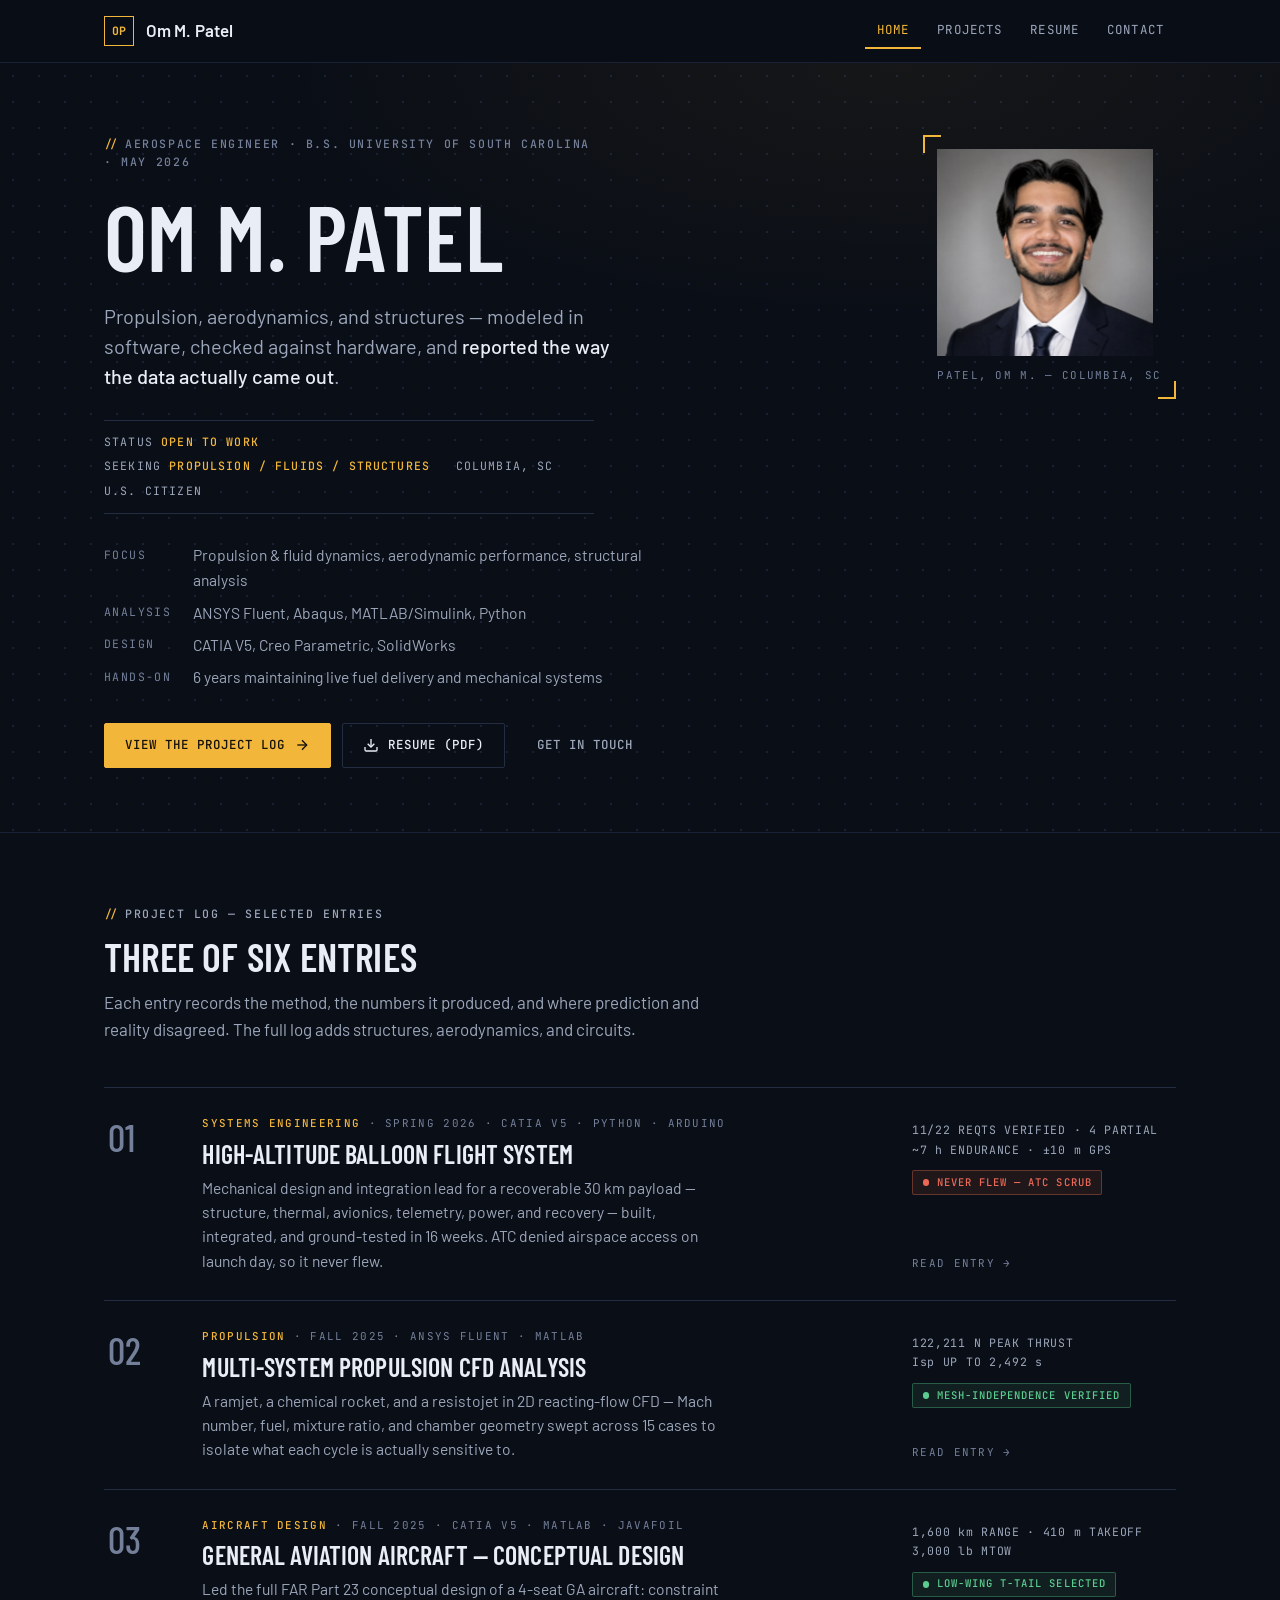
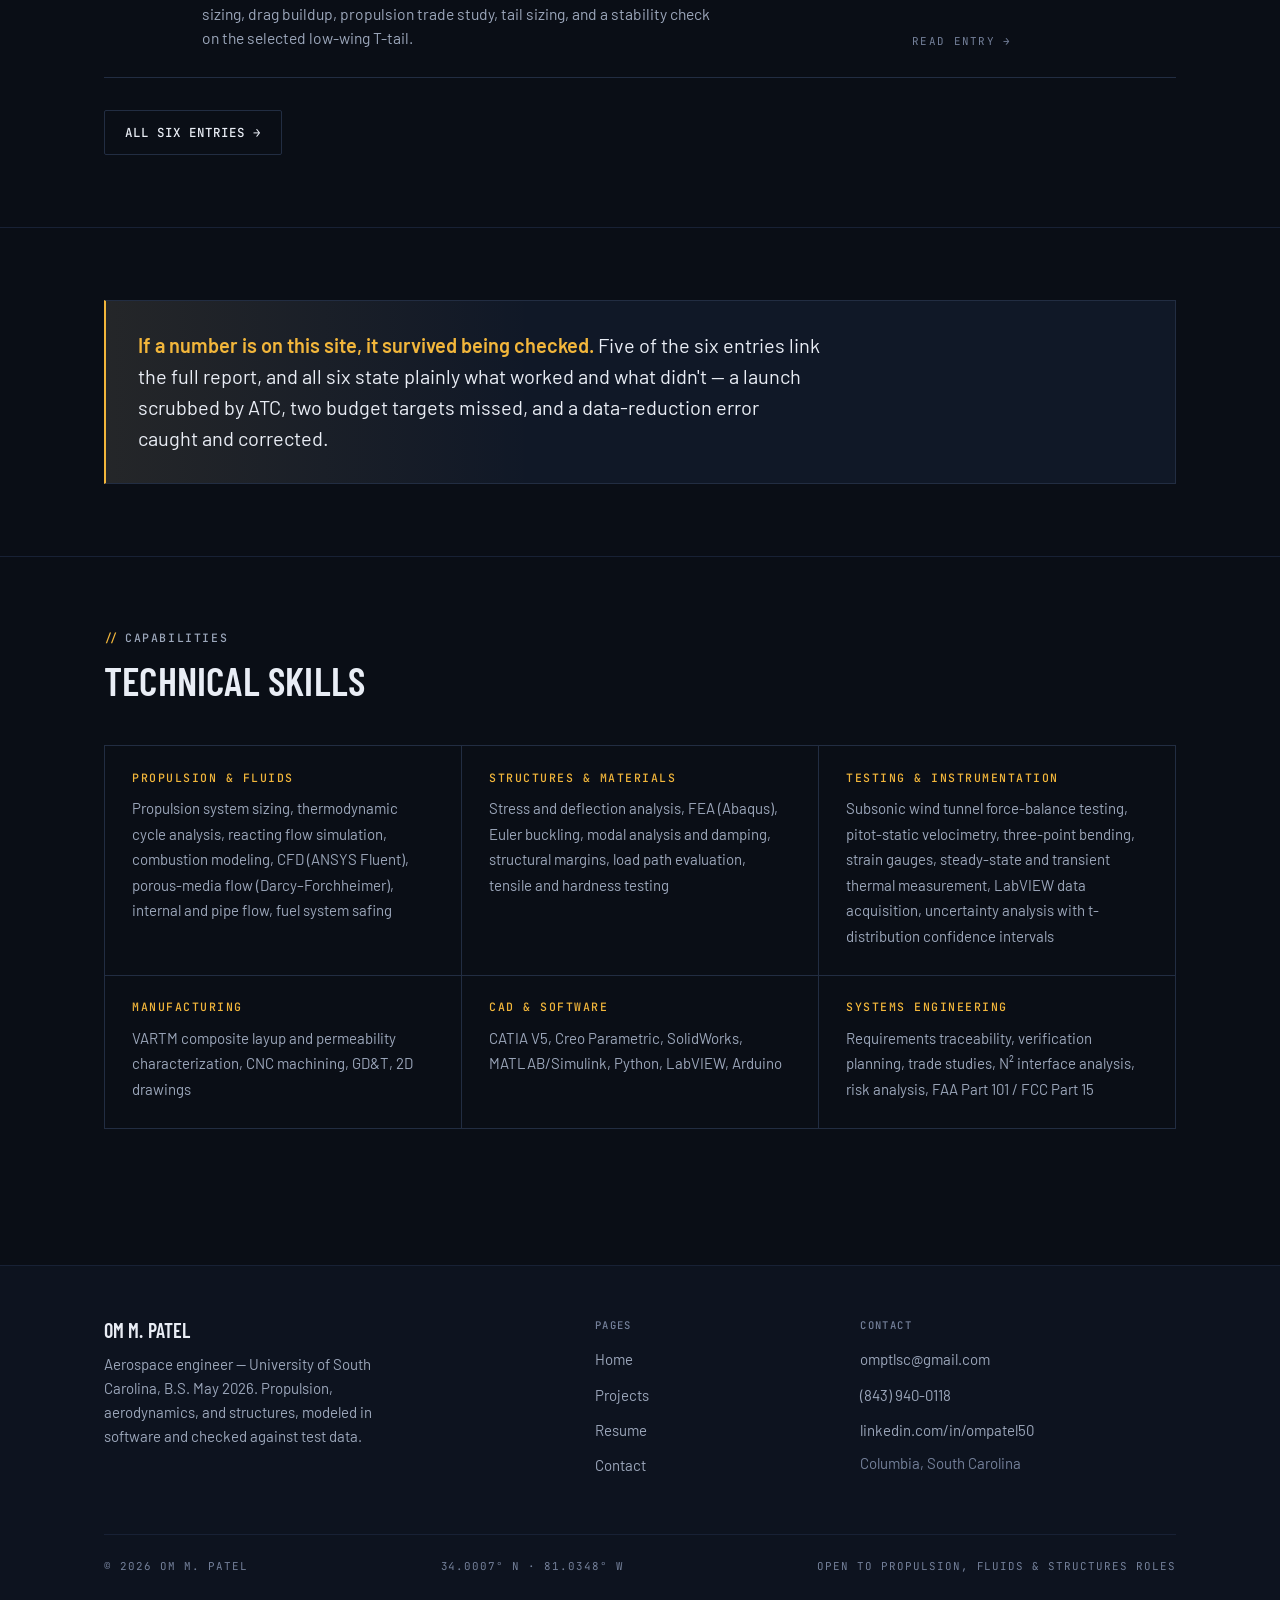
==== index.html @ 132948b6 "Redesign portfolio as a dark flight-test log Full visual rebuild of the static site: dark instrument" ====
<!DOCTYPE html>
<html lang="en">
<head>
<meta charset="UTF-8">
<meta name="viewport" content="width=device-width, initial-scale=1.0">
<title>Om M. Patel | Aerospace Engineering Portfolio</title>
<meta name="description" content="Aerospace engineer, University of South Carolina '26. Propulsion CFD, aircraft conceptual design, and structural FEA — with results reported the way the data actually came out.">
<meta name="author" content="Om M. Patel">
<meta name="theme-color" content="#0A0E16">

<meta property="og:title" content="Om M. Patel | Aerospace Engineering Portfolio">
<meta property="og:description" content="Aerospace engineer, University of South Carolina '26. Propulsion CFD, aircraft conceptual design, and structural FEA — with results reported the way the data actually came out.">
<meta property="og:type" content="website">

<link rel="icon" href="data:image/svg+xml,<svg xmlns='http://www.w3.org/2000/svg' viewBox='0 0 32 32'><rect width='32' height='32' fill='%230A0E16'/><rect y='28' width='32' height='4' fill='%23F2B63B'/><text x='16' y='21' font-family='monospace' font-size='14' font-weight='700' fill='%23F2B63B' text-anchor='middle'>OP</text></svg>">

<link rel="preconnect" href="https://fonts.googleapis.com">
<link rel="preconnect" href="https://fonts.gstatic.com" crossorigin>
<link href="https://fonts.googleapis.com/css2?family=Barlow:wght@400;500;600&amp;family=Barlow+Condensed:wght@500;600&amp;family=JetBrains+Mono:wght@400;500;700&amp;display=swap" rel="stylesheet">
<link rel="stylesheet" href="css/styles.css">
<script type="application/ld+json">
{"@context":"https://schema.org","@type":"Person","name":"Om Manish Patel","jobTitle":"Aerospace Engineer","email":"mailto:omptlsc@gmail.com","telephone":"(843) 940-0118","address":{"@type":"PostalAddress","addressLocality":"Columbia","addressRegion":"SC","addressCountry":"US"},"alumniOf":{"@type":"CollegeOrUniversity","name":"University of South Carolina"},"sameAs":["https://linkedin.com/in/ompatel50"]}
</script>
</head>
<body>
<a class="skip-link" href="#main">Skip to content</a>
<header class="header">
  <div class="container header-inner">
    <a href="index.html" class="logo">
      <span class="logo-mark" aria-hidden="true">OP</span>
      <span>Om M. Patel</span>
    </a>
    <nav class="nav" aria-label="Main">
      <a href="index.html" class="nav-link is-active" aria-current="page">Home</a>
      <a href="projects.html" class="nav-link">Projects</a>
      <a href="resume.html" class="nav-link">Resume</a>
      <a href="contact.html" class="nav-link">Contact</a>
    </nav>
  </div>
</header>
<main id="main">

<section class="hero">
  <div class="container hero-inner">
    <div>
      <p class="mono-label">Aerospace engineer · B.S. University of South Carolina · May 2026</p>
      <h1>Om M. Patel</h1>
      <p class="hero-thesis">Propulsion, aerodynamics, and structures — modeled in software,
      checked against hardware, and <strong>reported the way the data actually came out</strong>.</p>

      <p class="telemetry"><span>Status <b>Open to work</b></span><span>Seeking <b>Propulsion / fluids / structures</b></span><span>Columbia, SC</span><span>U.S. Citizen</span></p>

      <dl class="spec">
        <dt>Focus</dt><dd>Propulsion &amp; fluid dynamics, aerodynamic performance, structural analysis</dd>
        <dt>Analysis</dt><dd>ANSYS Fluent, Abaqus, MATLAB/Simulink, Python</dd>
        <dt>Design</dt><dd>CATIA V5, Creo Parametric, SolidWorks</dd>
        <dt>Hands-on</dt><dd>6 years maintaining live fuel delivery and mechanical systems</dd>
      </dl>

      <div class="hero-actions">
        <a href="projects.html" class="btn btn-primary">View the project log
          <svg viewBox="0 0 24 24" fill="none" stroke="currentColor" stroke-width="2" aria-hidden="true"><line x1="5" y1="12" x2="19" y2="12"/><polyline points="12 5 19 12 12 19"/></svg>
        </a>
        <a href="assets/Om_Patel_Resume.pdf" class="btn" download>
          <svg viewBox="0 0 24 24" fill="none" stroke="currentColor" stroke-width="2" aria-hidden="true"><path d="M21 15v4a2 2 0 0 1-2 2H5a2 2 0 0 1-2-2v-4"/><polyline points="7 10 12 15 17 10"/><line x1="12" y1="15" x2="12" y2="3"/></svg>
          Resume (PDF)
        </a>
        <a href="contact.html" class="btn btn-ghost">Get in touch</a>
      </div>
    </div>

    <figure class="hero-portrait">
      <img src="assets/headshot.jpg" alt="Om M. Patel" width="216" height="206">
      <figcaption>Patel, Om M. — Columbia, SC</figcaption>
    </figure>
  </div>
</section>

<section class="section" aria-labelledby="log-title">
  <div class="container">
    <div class="sec-head">
      <p class="mono-label">Project log — selected entries</p>
      <h2 id="log-title">Three of six entries</h2>
      <p>Each entry records the method, the numbers it produced, and where prediction
      and reality disagreed. The full log adds structures, aerodynamics, and circuits.</p>
    </div>

    <ul class="log-list">
      <li>
        <a class="log-row reveal" href="projects/habsat.html">
          <span class="log-idx" aria-hidden="true">01</span>
          <span class="log-main">
            <span class="log-kicker"><b>Systems engineering</b> · Spring 2026 · CATIA V5 · Python · Arduino</span>
            <span class="log-title">High-Altitude Balloon Flight System</span>
            <span class="log-desc">Mechanical design and integration lead for a recoverable 30 km payload — structure, thermal, avionics, telemetry, power, and recovery — built, integrated, and ground-tested in 16 weeks. ATC denied airspace access on launch day, so it never flew.</span>
          </span>
          <span class="log-side">
            <span class="log-data">11/22 REQTS VERIFIED · 4 PARTIAL<br>~7 h ENDURANCE · ±10 m GPS</span>
            <span class="flag flag-bad">Never flew — ATC scrub</span>
            <span class="log-go">Read entry →</span>
          </span>
        </a>
      </li>
      <li>
        <a class="log-row reveal" href="projects/propulsion.html">
          <span class="log-idx" aria-hidden="true">02</span>
          <span class="log-main">
            <span class="log-kicker"><b>Propulsion</b> · Fall 2025 · ANSYS Fluent · MATLAB</span>
            <span class="log-title">Multi-System Propulsion CFD Analysis</span>
            <span class="log-desc">A ramjet, a chemical rocket, and a resistojet in 2D reacting-flow CFD — Mach number, fuel, mixture ratio, and chamber geometry swept across 15 cases to isolate what each cycle is actually sensitive to.</span>
          </span>
          <span class="log-side">
            <span class="log-data">122,211 N PEAK THRUST<br>Isp UP TO 2,492 s</span>
            <span class="flag flag-ok">Mesh-independence verified</span>
            <span class="log-go">Read entry →</span>
          </span>
        </a>
      </li>
      <li>
        <a class="log-row reveal" href="projects/aircraft-design.html">
          <span class="log-idx" aria-hidden="true">03</span>
          <span class="log-main">
            <span class="log-kicker"><b>Aircraft design</b> · Fall 2025 · CATIA V5 · MATLAB · JavaFoil</span>
            <span class="log-title">General Aviation Aircraft — Conceptual Design</span>
            <span class="log-desc">Led the full FAR Part 23 conceptual design of a 4-seat GA aircraft: constraint sizing, drag buildup, propulsion trade study, tail sizing, and a stability check on the selected low-wing T-tail.</span>
          </span>
          <span class="log-side">
            <span class="log-data">1,600 km RANGE · 410 m TAKEOFF<br>3,000 lb MTOW</span>
            <span class="flag flag-ok">Low-wing T-tail selected</span>
            <span class="log-go">Read entry →</span>
          </span>
        </a>
      </li>
    </ul>

    <div class="btn-row" style="margin-top:2rem">
      <a href="projects.html" class="btn">All six entries →</a>
    </div>
  </div>
</section>

<section class="section" aria-label="How the numbers are reported">
  <div class="container">
    <div class="credo reveal">
      <p><b>If a number is on this site, it survived being checked.</b> Five of the six
      entries link the full report, and all six state plainly what worked and what
      didn't — a launch scrubbed by ATC, two budget targets missed, and a
      data-reduction error caught and corrected.</p>
    </div>
  </div>
</section>

<section class="section" aria-labelledby="skills-title">
  <div class="container">
    <div class="sec-head">
      <p class="mono-label">Capabilities</p>
      <h2 id="skills-title">Technical skills</h2>
    </div>

    <div class="skills-grid">
      <div class="skill-block reveal">
        <h3>Propulsion &amp; fluids</h3>
        <p>Propulsion system sizing, thermodynamic cycle analysis, reacting flow simulation, combustion modeling, CFD (ANSYS Fluent), porous-media flow (Darcy–Forchheimer), internal and pipe flow, fuel system safing</p>
      </div>
      <div class="skill-block reveal">
        <h3>Structures &amp; materials</h3>
        <p>Stress and deflection analysis, FEA (Abaqus), Euler buckling, modal analysis and damping, structural margins, load path evaluation, tensile and hardness testing</p>
      </div>
      <div class="skill-block reveal">
        <h3>Testing &amp; instrumentation</h3>
        <p>Subsonic wind tunnel force-balance testing, pitot-static velocimetry, three-point bending, strain gauges, steady-state and transient thermal measurement, LabVIEW data acquisition, uncertainty analysis with t-distribution confidence intervals</p>
      </div>
      <div class="skill-block reveal">
        <h3>Manufacturing</h3>
        <p>VARTM composite layup and permeability characterization, CNC machining, GD&amp;T, 2D drawings</p>
      </div>
      <div class="skill-block reveal">
        <h3>CAD &amp; software</h3>
        <p>CATIA V5, Creo Parametric, SolidWorks, MATLAB/Simulink, Python, LabVIEW, Arduino</p>
      </div>
      <div class="skill-block reveal">
        <h3>Systems engineering</h3>
        <p>Requirements traceability, verification planning, trade studies, N² interface analysis, risk analysis, FAA Part 101 / FCC Part 15</p>
      </div>
    </div>
  </div>
</section>
</main>
<footer class="footer">
  <div class="container">
    <div class="footer-grid">
      <div>
        <h2>Om M. Patel</h2>
        <p>Aerospace engineer — University of South Carolina, B.S. May 2026. Propulsion,
        aerodynamics, and structures, modeled in software and checked against test data.</p>
      </div>
      <div>
        <h3>Pages</h3>
        <ul>
          <li><a href="index.html">Home</a></li>
          <li><a href="projects.html">Projects</a></li>
          <li><a href="resume.html">Resume</a></li>
          <li><a href="contact.html">Contact</a></li>
        </ul>
      </div>
      <div>
        <h3>Contact</h3>
        <ul>
          <li><a href="mailto:omptlsc@gmail.com">omptlsc@gmail.com</a></li>
          <li><a href="tel:+18439400118">(843) 940-0118</a></li>
          <li><a href="https://linkedin.com/in/ompatel50" target="_blank" rel="noopener">linkedin.com/in/ompatel50</a></li>
          <li class="plain">Columbia, South Carolina</li>
        </ul>
      </div>
    </div>
    <div class="footer-bottom">
      <span>© 2026 Om M. Patel</span>
      <span>34.0007° N · 81.0348° W</span>
      <span>Open to propulsion, fluids &amp; structures roles</span>
    </div>
  </div>
</footer>

<script src="js/main.js"></script>
</body>
</html>
---- css/styles.css ----
/* ==========================================================================
   Om M. Patel — Aerospace Engineering Portfolio
   Design direction: flight-test log. Dark instrument-panel ground, a single
   caution-panel amber, condensed uppercase display type, and monospace
   carrying every number, label, and status flag. Projects read as numbered
   log entries with honest verification states.
   ========================================================================== */

:root {
  /* Ground */
  --bg:       #0A0E16;
  --bg-2:     #0D131F;
  --panel:    #101827;
  --panel-2:  #131C2E;
  --line:     #222D42;
  --line-2:   #182135;

  /* Ink */
  --ink:      #E9EDF5;
  --ink-2:    #9CA7BB;
  --ink-3:    #74809A;

  /* Signal */
  --amber:      #F2B63B;
  --amber-hi:   #FFCE63;
  --amber-wash: rgba(242, 182, 59, 0.09);
  --ok:         #5BCD8F;
  --ok-wash:    rgba(91, 205, 143, 0.09);
  --bad:        #EC6A55;
  --bad-wash:   rgba(236, 106, 85, 0.10);
  --na:         #8B96AC;

  /* Type */
  --display: 'Barlow Condensed', 'Arial Narrow', 'Helvetica Neue', sans-serif;
  --body:    'Barlow', -apple-system, BlinkMacSystemFont, 'Segoe UI', sans-serif;
  --mono:    'JetBrains Mono', ui-monospace, 'SF Mono', Menlo, Consolas, monospace;

  /* Scale */
  --step--1: 0.8125rem;
  --step-0:  1.0625rem;
  --step-1:  1.25rem;
  --step-2:  1.625rem;
  --step-3:  clamp(1.9rem, 3.4vw, 2.5rem);
  --step-4:  clamp(2.4rem, 5vw, 3.6rem);
  --step-5:  clamp(3.2rem, 8.5vw, 5.75rem);

  --gutter: 1.5rem;
  --measure: 70ch;
  --radius: 2px;
  --speed: 160ms;
  --ease: cubic-bezier(0.2, 0, 0.2, 1);
}

/* ========================= Reset ========================= */

*, *::before, *::after { box-sizing: border-box; }
* { margin: 0; padding: 0; }

html {
  -webkit-text-size-adjust: 100%;
  scrollbar-color: var(--line) var(--bg);
}

body {
  font-family: var(--body);
  font-size: var(--step-0);
  font-weight: 400;
  line-height: 1.6;
  color: var(--ink);
  background: var(--bg);
  -webkit-font-smoothing: antialiased;
  text-rendering: optimizeLegibility;
}

img, svg { display: block; max-width: 100%; }
ul, ol { list-style: none; }

::selection { background: var(--amber); color: #14100A; }

/* ========================= Type ========================= */

h1, h2, h3 {
  font-family: var(--display);
  font-weight: 600;
  line-height: 1.02;
  letter-spacing: 0.005em;
  text-transform: uppercase;
  color: var(--ink);
}

h1 { font-size: var(--step-5); }
h2 { font-size: var(--step-3); }
h3 { font-size: var(--step-2); }
h4 {
  font-family: var(--body);
  font-size: var(--step-0);
  font-weight: 600;
  color: var(--ink);
}

p { max-width: var(--measure); }

a {
  color: var(--ink);
  text-decoration: underline;
  text-decoration-color: var(--ink-3);
  text-underline-offset: 3px;
  transition: color var(--speed) var(--ease), text-decoration-color var(--speed) var(--ease);
}

a:hover {
  color: var(--amber-hi);
  text-decoration-color: var(--amber);
}

strong { font-weight: 600; color: var(--ink); }
em { font-style: italic; }

sub, sup { font-size: 0.72em; line-height: 0; }

/* Monospace labels — the connective tissue of the whole design */
.mono-label {
  font-family: var(--mono);
  font-size: 0.72rem;
  font-weight: 500;
  letter-spacing: 0.14em;
  text-transform: uppercase;
  color: var(--ink-3);
}

.mono-label .accent { color: var(--amber); }

/* ========================= Layout primitives ========================= */

.container {
  max-width: 1120px;
  margin-inline: auto;
  padding-inline: var(--gutter);
}

.section { padding-block: 4.5rem; }
.section + .section { border-top: 1px solid var(--line-2); }

.sec-head { margin-bottom: 2.75rem; }

.sec-head .mono-label { display: block; margin-bottom: 0.8rem; }

.sec-head .mono-label::before {
  content: "//";
  color: var(--amber);
  margin-right: 0.6em;
  letter-spacing: 0;
}

.sec-head h2 { margin-bottom: 0.75rem; }
.sec-head p { color: var(--ink-2); max-width: 62ch; }

/* ========================= Accessibility ========================= */

.skip-link {
  position: absolute;
  top: -100px;
  left: var(--gutter);
  z-index: 100;
  padding: 0.6rem 1rem;
  background: var(--amber);
  color: #14100A;
  font-family: var(--mono);
  font-size: 0.8rem;
  text-decoration: none;
}

.skip-link:focus { top: 0.5rem; color: #14100A; }

:focus-visible {
  outline: 2px solid var(--amber);
  outline-offset: 2px;
  border-radius: 1px;
}

.visually-hidden {
  position: absolute;
  width: 1px; height: 1px;
  overflow: hidden;
  clip: rect(0 0 0 0);
  clip-path: inset(50%);
  white-space: nowrap;
}

/* ========================= Header ========================= */

.header {
  position: sticky;
  top: 0;
  z-index: 50;
  background: rgba(10, 14, 22, 0.92);
  backdrop-filter: blur(10px);
  -webkit-backdrop-filter: blur(10px);
  border-bottom: 1px solid var(--line-2);
}

.header-inner {
  display: flex;
  flex-wrap: wrap;
  align-items: center;
  justify-content: space-between;
  gap: 0.5rem 1.25rem;
  padding-block: 0.8rem;
}

.logo {
  display: inline-flex;
  align-items: center;
  gap: 0.7rem;
  text-decoration: none;
  color: var(--ink);
  font-weight: 600;
  letter-spacing: 0.01em;
}

.logo-mark {
  display: inline-flex;
  align-items: center;
  justify-content: center;
  width: 1.9rem;
  height: 1.9rem;
  border: 1px solid var(--amber);
  color: var(--amber);
  font-family: var(--mono);
  font-size: 0.72rem;
  font-weight: 700;
  letter-spacing: 0.05em;
}

.logo:hover { color: var(--ink); }
.logo:hover .logo-mark { background: var(--amber-wash); }

/* No hamburger: the nav stays in flow at every width, so navigation
   never depends on JavaScript. */
.nav {
  display: flex;
  flex-wrap: wrap;
  gap: 0.25rem;
}

.nav-link {
  padding: 0.45rem 0.75rem;
  font-family: var(--mono);
  font-size: 0.78rem;
  letter-spacing: 0.09em;
  text-transform: uppercase;
  text-decoration: none;
  color: var(--ink-2);
  border-bottom: 2px solid transparent;
}

.nav-link:hover { color: var(--ink); }

.nav-link.is-active {
  color: var(--amber);
  border-bottom-color: var(--amber);
}

/* ========================= Hero ========================= */

.hero {
  position: relative;
  padding-block: 4.5rem 4rem;
  background-image:
    radial-gradient(ellipse 80% 55% at 70% 0%, rgba(242, 182, 59, 0.05), transparent 60%),
    radial-gradient(circle, var(--line-2) 1px, transparent 1px);
  background-size: auto, 26px 26px;
  border-bottom: 1px solid var(--line-2);
}

.hero-inner {
  display: grid;
  grid-template-columns: minmax(0, 1fr) auto;
  gap: 3rem;
  align-items: start;
}

.hero .mono-label { display: block; margin-bottom: 1.1rem; }

.hero .mono-label::before {
  content: "//";
  color: var(--amber);
  margin-right: 0.6em;
  letter-spacing: 0;
}

.hero h1 { margin-bottom: 1.1rem; }

.hero-thesis {
  font-size: var(--step-1);
  line-height: 1.5;
  color: var(--ink-2);
  max-width: 46ch;
  margin-bottom: 1.8rem;
}

.hero-thesis strong { color: var(--ink); font-weight: 500; }

/* Telemetry strip */
.telemetry {
  display: flex;
  flex-wrap: wrap;
  gap: 0.4rem 1.6rem;
  padding-block: 0.75rem;
  margin-bottom: 1.8rem;
  border-top: 1px solid var(--line);
  border-bottom: 1px solid var(--line);
  font-family: var(--mono);
  font-size: 0.72rem;
  letter-spacing: 0.1em;
  text-transform: uppercase;
  color: var(--ink-2);
}

.telemetry span b { font-weight: 500; color: var(--amber); }

/* Spec list */
.spec {
  display: grid;
  grid-template-columns: auto 1fr;
  gap: 0.45rem 1.4rem;
  margin-bottom: 2.1rem;
  max-width: 58ch;
}

.spec dt {
  font-family: var(--mono);
  font-size: 0.72rem;
  letter-spacing: 0.12em;
  text-transform: uppercase;
  color: var(--ink-3);
  padding-top: 0.22rem;
}

.spec dd { color: var(--ink-2); font-size: 0.9765rem; }

/* Portrait */
.hero-portrait {
  position: relative;
  padding: 0.9rem;
  align-self: start;
}

.hero-portrait::before,
.hero-portrait::after {
  content: "";
  position: absolute;
  width: 1.1rem;
  height: 1.1rem;
  border: 0 solid var(--amber);
}

.hero-portrait::before { top: 0; left: 0; border-top-width: 2px; border-left-width: 2px; }
.hero-portrait::after { bottom: 0; right: 0; border-bottom-width: 2px; border-right-width: 2px; }

.hero-portrait img {
  width: 216px;
  height: auto;
  filter: grayscale(18%) contrast(1.04);
}

.hero-portrait figcaption {
  margin-top: 0.7rem;
  font-family: var(--mono);
  font-size: 0.68rem;
  letter-spacing: 0.12em;
  text-transform: uppercase;
  color: var(--ink-3);
  text-align: center;
}

/* ========================= Buttons ========================= */

.btn {
  display: inline-flex;
  align-items: center;
  gap: 0.55rem;
  padding: 0.72rem 1.25rem;
  border: 1px solid var(--line);
  border-radius: var(--radius);
  font-family: var(--mono);
  font-size: 0.78rem;
  font-weight: 500;
  letter-spacing: 0.08em;
  text-transform: uppercase;
  text-decoration: none;
  color: var(--ink);
  background: transparent;
  cursor: pointer;
  transition: background var(--speed) var(--ease), border-color var(--speed) var(--ease), color var(--speed) var(--ease);
}

.btn svg { width: 1rem; height: 1rem; flex-shrink: 0; }

.btn:hover { border-color: var(--ink-3); color: var(--ink); background: var(--panel); }

.btn-primary {
  background: var(--amber);
  border-color: var(--amber);
  color: #14100A;
}

.btn-primary:hover {
  background: var(--amber-hi);
  border-color: var(--amber-hi);
  color: #14100A;
}

.btn-ghost { border-color: transparent; color: var(--ink-2); }
.btn-ghost:hover { color: var(--ink); border-color: var(--line); }

.hero-actions, .btn-row {
  display: flex;
  flex-wrap: wrap;
  gap: 0.7rem;
}

/* ========================= Status flags ========================= */

.flag {
  display: inline-flex;
  align-items: center;
  gap: 0.45rem;
  padding: 0.22rem 0.6rem;
  border: 1px solid var(--line);
  border-radius: var(--radius);
  font-family: var(--mono);
  font-size: 0.66rem;
  font-weight: 500;
  letter-spacing: 0.1em;
  text-transform: uppercase;
  max-width: 100%;
  line-height: 1.5;
}

.flag::before {
  content: "";
  width: 0.42rem;
  height: 0.42rem;
  border-radius: 50%;
  background: currentColor;
  flex-shrink: 0;
}

.flag-ok   { color: var(--ok);   border-color: rgba(91, 205, 143, 0.35); background: var(--ok-wash); }
.flag-warn { color: var(--amber); border-color: rgba(242, 182, 59, 0.35); background: var(--amber-wash); }
.flag-bad  { color: var(--bad);  border-color: rgba(236, 106, 85, 0.35); background: var(--bad-wash); }
.flag-na   { color: var(--na);   border-color: var(--line); background: var(--panel); }
.flag-na::before { background: transparent; border: 1px solid currentColor; }

/* ========================= Log rows ========================= */

.log-list { border-top: 1px solid var(--line); }

.log-row {
  position: relative;
  display: grid;
  grid-template-columns: 4.4rem minmax(0, 1fr) 15.5rem;
  gap: 1.5rem;
  padding: 1.7rem 1rem 1.7rem 0.25rem;
  border-bottom: 1px solid var(--line);
  text-decoration: none;
  color: var(--ink);
  transition: background var(--speed) var(--ease);
}

.log-row::before {
  content: "";
  position: absolute;
  left: 0;
  top: -1px;
  bottom: -1px;
  width: 2px;
  background: var(--amber);
  transform: scaleY(0);
  transform-origin: top;
  transition: transform var(--speed) var(--ease);
}

.log-row:hover { background: var(--bg-2); color: var(--ink); }
.log-row:hover::before { transform: scaleY(1); }

.log-idx {
  font-family: var(--display);
  font-size: 2.4rem;
  font-weight: 500;
  line-height: 1;
  color: var(--ink-3);
  padding-top: 0.2rem;
  transition: color var(--speed) var(--ease);
}

.log-row:hover .log-idx { color: var(--amber); }

.log-main { display: block; min-width: 0; }

.log-kicker {
  display: block;
  margin-bottom: 0.45rem;
  font-family: var(--mono);
  font-size: 0.68rem;
  letter-spacing: 0.12em;
  text-transform: uppercase;
  color: var(--ink-3);
}

.log-kicker b { font-weight: 500; color: var(--amber); }

.log-title {
  display: block;
  font-family: var(--display);
  font-size: var(--step-2);
  font-weight: 600;
  line-height: 1.05;
  text-transform: uppercase;
  letter-spacing: 0.005em;
  margin-bottom: 0.55rem;
}

.log-desc {
  display: block;
  color: var(--ink-2);
  font-size: 0.9765rem;
  line-height: 1.55;
  max-width: 58ch;
}

.log-side {
  display: flex;
  flex-direction: column;
  align-items: flex-start;
  gap: 0.7rem;
  padding-top: 0.3rem;
}

/* No text-transform here: unit case (µs, kHz, lbf) must survive as written */
.log-data {
  font-family: var(--mono);
  font-size: 0.72rem;
  letter-spacing: 0.06em;
  line-height: 1.7;
  color: var(--ink-2);
}

.log-go {
  margin-top: auto;
  font-family: var(--mono);
  font-size: 0.68rem;
  letter-spacing: 0.12em;
  text-transform: uppercase;
  color: var(--ink-3);
  transition: color var(--speed) var(--ease);
}

.log-row:hover .log-go { color: var(--amber-hi); }

/* ========================= Stats strip ========================= */

.stats {
  display: grid;
  grid-template-columns: repeat(auto-fit, minmax(9.5rem, 1fr));
  border: 1px solid var(--line);
  background: var(--panel);
  margin-bottom: 3rem;
}

.stats > div {
  padding: 1.25rem 1.4rem 1.15rem;
  border-right: 1px solid var(--line);
}

.stats > div:last-child { border-right: 0; }

.stat-value {
  display: block;
  font-family: var(--mono);
  font-size: 1.55rem;
  font-weight: 700;
  letter-spacing: -0.01em;
  color: var(--ink);
  margin-bottom: 0.3rem;
}

.stat-value small { font-size: 0.9rem; font-weight: 500; color: var(--ink-2); }

/* No text-transform: labels may carry τ, µs, Isp — case is meaning */
.stat-label {
  display: block;
  font-family: var(--mono);
  font-size: 0.66rem;
  letter-spacing: 0.11em;
  color: var(--ink-3);
}

/* ========================= Detail title block ========================= */

.crumb {
  padding-block: 1.4rem 0;
  font-family: var(--mono);
  font-size: 0.7rem;
  letter-spacing: 0.1em;
  text-transform: uppercase;
  color: var(--ink-3);
}

.crumb a { color: var(--ink-3); text-decoration: none; }
.crumb a:hover { color: var(--amber-hi); }
.crumb .sep { margin-inline: 0.5em; color: var(--line); }

.tblock-wrap { padding-block: 1.6rem 3.4rem; }

.tblock {
  position: relative;
  display: grid;
  grid-template-columns: minmax(0, 1fr) 17rem;
  gap: 2.5rem;
  padding: 2.2rem 2.4rem;
  border: 1px solid var(--line);
  background: var(--panel);
}

.tblock::before,
.tblock::after {
  content: "";
  position: absolute;
  width: 1.1rem;
  height: 1.1rem;
  border: 0 solid var(--amber);
}

.tblock::before { top: -1px; left: -1px; border-top-width: 2px; border-left-width: 2px; }
.tblock::after { bottom: -1px; right: -1px; border-bottom-width: 2px; border-right-width: 2px; }

.tblock .mono-label { display: block; margin-bottom: 0.9rem; }
.tblock .mono-label b { color: var(--amber); font-weight: 500; }

.tblock h1 { font-size: var(--step-4); margin-bottom: 1rem; }

.tblock-sum { color: var(--ink-2); font-size: var(--step-0); max-width: 56ch; }

.tblock-meta {
  display: flex;
  flex-direction: column;
  gap: 0.85rem;
  padding-left: 2rem;
  border-left: 1px solid var(--line);
  align-self: start;
}

.tblock-meta > div { min-width: 0; }

.tblock-meta dt {
  font-family: var(--mono);
  font-size: 0.64rem;
  letter-spacing: 0.13em;
  text-transform: uppercase;
  color: var(--ink-3);
  margin-bottom: 0.15rem;
}

.tblock-meta dd { font-size: 0.9375rem; color: var(--ink); }
.tblock-meta dd a { font-family: var(--mono); font-size: 0.8rem; }

/* ========================= Prose ========================= */

.prose { max-width: 46rem; }

.prose h2 {
  margin: 2.9rem 0 1.1rem;
  padding-top: 2rem;
  border-top: 1px solid var(--line-2);
}

.prose h2:first-child { margin-top: 0; padding-top: 0; border-top: 0; }

.prose .sec-no {
  color: var(--amber);
  font-weight: 500;
  margin-right: 0.55em;
}

.prose h3 { font-size: var(--step-1); margin: 1.9rem 0 0.7rem; }

.prose p { margin-bottom: 1rem; color: var(--ink-2); }
.prose p strong { color: var(--ink); }

.prose ul { margin: 0 0 1.2rem; }

.prose ul li {
  position: relative;
  padding-left: 1.35rem;
  margin-bottom: 0.55rem;
  color: var(--ink-2);
  max-width: var(--measure);
}

.prose ul li::before {
  content: "";
  position: absolute;
  left: 0;
  top: 0.6em;
  width: 0.42rem;
  height: 0.42rem;
  background: var(--amber);
}

.prose ul li strong { color: var(--ink); }

.eq {
  font-family: var(--mono);
  font-size: 0.9rem;
  color: var(--ink);
  background: var(--panel);
  border: 1px solid var(--line-2);
  border-left: 2px solid var(--amber);
  padding: 0.7rem 1.1rem;
  margin-bottom: 0.7rem;
  overflow-x: auto;
}

/* ========================= Callout ========================= */

.callout {
  border: 1px solid var(--line);
  border-left: 2px solid var(--amber);
  background: var(--panel);
  padding: 1.5rem 1.7rem 1.2rem;
  margin: 1.6rem 0;
}

.callout > h3, .callout > h4 {
  font-family: var(--mono);
  font-size: 0.72rem;
  font-weight: 500;
  letter-spacing: 0.13em;
  text-transform: uppercase;
  color: var(--amber);
  margin: 0 0 0.9rem;
}

.callout ul { margin-bottom: 0.2rem; }
.callout p:last-child { margin-bottom: 0.2rem; }

.callout-bad { border-left-color: var(--bad); }
.callout-bad > h3, .callout-bad > h4 { color: var(--bad); }

/* ========================= Tables ========================= */

.table-wrap {
  overflow-x: auto;
  margin: 1.4rem 0 1.8rem;
  border: 1px solid var(--line);
}

table {
  width: 100%;
  border-collapse: collapse;
  font-size: 0.9rem;
  background: var(--panel);
}

caption {
  caption-side: top;
  text-align: left;
  padding: 0.8rem 1.1rem;
  font-family: var(--mono);
  font-size: 0.68rem;
  letter-spacing: 0.13em;
  text-transform: uppercase;
  color: var(--amber);
  border-bottom: 1px solid var(--line);
}

th, td { padding: 0.6rem 1.1rem; text-align: left; }

/* No text-transform: headers carry SI units (kg/N·s) whose case matters */
thead th {
  font-family: var(--mono);
  font-size: 0.7rem;
  font-weight: 500;
  letter-spacing: 0.09em;
  color: var(--ink-3);
  border-bottom: 1px solid var(--line);
  white-space: nowrap;
}

tbody td { border-bottom: 1px solid var(--line-2); color: var(--ink-2); }
tbody tr:last-child td { border-bottom: 0; }

td.num, th.num { font-family: var(--mono); font-size: 0.84rem; text-align: right; color: var(--ink); }
thead th.num { color: var(--ink-3); font-size: 0.66rem; }

.table-note {
  padding: 0.75rem 1.1rem;
  font-size: 0.875rem;
  color: var(--ink-2);
  border-top: 1px solid var(--line);
  background: var(--bg-2);
  max-width: none;
}

/* ========================= Requirement scoreboard ========================= */

.reqboard {
  border: 1px solid var(--line);
  background: var(--panel);
  padding: 1.5rem 1.7rem;
  margin: 1.8rem 0;
}

.reqboard-title {
  font-family: var(--mono);
  font-size: 0.72rem;
  font-weight: 500;
  letter-spacing: 0.13em;
  text-transform: uppercase;
  color: var(--ink-2);
  margin-bottom: 1rem;
}

.reqbar {
  display: grid;
  grid-template-columns: repeat(22, 1fr);
  gap: 3px;
  margin-bottom: 1rem;
}

.reqbar span { height: 1.6rem; border: 1px solid var(--line); }

.reqbar .r-ok   { background: var(--ok);   border-color: var(--ok); }
.reqbar .r-part { background: linear-gradient(to top, var(--amber) 50%, transparent 50%); border-color: var(--amber); }
.reqbar .r-no   { background: transparent; border-color: var(--ink-3); }

.reqlegend {
  display: flex;
  flex-wrap: wrap;
  gap: 0.5rem 1.6rem;
  font-family: var(--mono);
  font-size: 0.68rem;
  letter-spacing: 0.08em;
  text-transform: uppercase;
  color: var(--ink-2);
}

.reqlegend .l-ok::before, .reqlegend .l-part::before, .reqlegend .l-no::before {
  content: "";
  display: inline-block;
  width: 0.62rem;
  height: 0.62rem;
  margin-right: 0.5em;
  vertical-align: -1px;
  border: 1px solid var(--line);
}

.reqlegend .l-ok::before { background: var(--ok); border-color: var(--ok); }
.reqlegend .l-part::before { background: linear-gradient(to top, var(--amber) 50%, transparent 50%); border-color: var(--amber); }
.reqlegend .l-no::before { border-color: var(--ink-3); }

/* ========================= Verification list ========================= */

.vlist { border-top: 1px solid var(--line); margin: 1.4rem 0 1.8rem; }

.vlist > div {
  display: grid;
  grid-template-columns: 13rem minmax(0, 1fr) auto;
  gap: 1.2rem;
  padding: 0.95rem 0.2rem;
  border-bottom: 1px solid var(--line-2);
  align-items: baseline;
}

.vlist dt {
  font-family: var(--mono);
  font-size: 0.72rem;
  font-weight: 500;
  letter-spacing: 0.1em;
  text-transform: uppercase;
  color: var(--ink);
}

.vlist dd { color: var(--ink-2); font-size: 0.9375rem; max-width: 52ch; }
.vlist dd.v-flag { justify-self: end; }

/* ========================= Download strip ========================= */

.dstrip {
  display: flex;
  flex-wrap: wrap;
  align-items: center;
  justify-content: space-between;
  gap: 1.2rem;
  margin-top: 3rem;
  padding: 1.6rem 1.8rem;
  border: 1px solid var(--line);
  border-left: 2px solid var(--amber);
  background: var(--panel);
}

.dstrip h2 {
  font-size: var(--step-1);
  margin-bottom: 0.3rem;
}

.dstrip p { color: var(--ink-2); font-size: 0.9375rem; }

.dstrip .file-meta {
  font-family: var(--mono);
  font-size: 0.7rem;
  letter-spacing: 0.06em;
  color: var(--ink-3);
  margin-top: 0.35rem;
}

/* ========================= Pager ========================= */

.pager {
  display: flex;
  justify-content: space-between;
  gap: 1rem;
  margin-top: 2.6rem;
  padding-top: 1.8rem;
  border-top: 1px solid var(--line-2);
}

.pager a { max-width: 48%; }

/* ========================= Skills ========================= */

.skills-grid {
  display: grid;
  grid-template-columns: repeat(auto-fit, minmax(19rem, 1fr));
  gap: 1px;
  background: var(--line);
  border: 1px solid var(--line);
}

.skill-block { background: var(--bg); padding: 1.6rem 1.7rem; }

.skill-block h3 {
  font-family: var(--mono);
  font-size: 0.72rem;
  font-weight: 500;
  letter-spacing: 0.13em;
  text-transform: uppercase;
  color: var(--amber);
  margin-bottom: 0.8rem;
}

.skill-block p {
  color: var(--ink-2);
  font-size: 0.9375rem;
  line-height: 1.7;
  max-width: none;
}

/* ========================= Manifesto strip ========================= */

.credo {
  border: 1px solid var(--line);
  border-left: 2px solid var(--amber);
  background: linear-gradient(to right, var(--amber-wash), transparent 40%), var(--panel);
  padding: 1.8rem 2rem;
}

.credo p {
  font-size: var(--step-1);
  line-height: 1.55;
  color: var(--ink);
  max-width: 62ch;
}

.credo p b { color: var(--amber); font-weight: 600; }

/* ========================= Resume ========================= */

.resume-wrap { max-width: 56rem; }

.resume-section { margin-bottom: 3.2rem; }

.resume-section > h2 {
  padding-bottom: 0.7rem;
  border-bottom: 1px solid var(--line);
  margin-bottom: 1.6rem;
}

.resume-section > h2 .sec-no { color: var(--amber); font-weight: 500; margin-right: 0.55em; }

.resume-item { margin-bottom: 2.1rem; }
.resume-item:last-child { margin-bottom: 0; }

.resume-item-head {
  display: flex;
  flex-wrap: wrap;
  justify-content: space-between;
  align-items: baseline;
  gap: 0.3rem 1.5rem;
  margin-bottom: 0.6rem;
}

.resume-item-head h3 {
  font-family: var(--body);
  font-size: var(--step-1);
  font-weight: 600;
  text-transform: none;
  letter-spacing: 0;
}

.resume-item-head h3 a { text-decoration-color: var(--line); }

.resume-sub { color: var(--ink-3); font-size: 0.9375rem; margin-top: 0.15rem; }

.resume-date {
  font-family: var(--mono);
  font-size: 0.72rem;
  letter-spacing: 0.1em;
  text-transform: uppercase;
  color: var(--amber);
  white-space: nowrap;
}

.resume-item ul li {
  position: relative;
  padding-left: 1.35rem;
  margin-bottom: 0.5rem;
  color: var(--ink-2);
  max-width: var(--measure);
}

.resume-item ul li::before {
  content: "";
  position: absolute;
  left: 0;
  top: 0.6em;
  width: 0.42rem;
  height: 0.42rem;
  background: var(--amber);
}

.resume-tools {
  font-family: var(--mono);
  font-size: 0.76rem;
  letter-spacing: 0.04em;
  color: var(--ink-3);
  margin-top: 0.7rem;
  max-width: var(--measure);
}

/* ========================= Contact ========================= */

.contact-grid {
  display: grid;
  grid-template-columns: minmax(0, 1fr) minmax(0, 1.15fr);
  gap: 4rem;
}

.contact-list { display: flex; flex-direction: column; gap: 1.4rem; margin-top: 1.6rem; }

.contact-row {
  display: grid;
  grid-template-columns: auto 1fr;
  gap: 1rem;
  align-items: start;
}

.contact-row svg {
  width: 1.15rem;
  height: 1.15rem;
  color: var(--amber);
  margin-top: 0.3rem;
}

.contact-row dt {
  font-family: var(--mono);
  font-size: 0.64rem;
  letter-spacing: 0.13em;
  text-transform: uppercase;
  color: var(--ink-3);
  margin-bottom: 0.2rem;
}

.contact-row dd { color: var(--ink); }
.contact-row dd .sub { color: var(--ink-3); font-size: 0.875rem; }

/* Form */
.form { display: flex; flex-direction: column; gap: 1.2rem; margin-top: 1.6rem; }

.field { display: flex; flex-direction: column; gap: 0.4rem; }

.field label {
  font-family: var(--mono);
  font-size: 0.68rem;
  letter-spacing: 0.12em;
  text-transform: uppercase;
  color: var(--ink-2);
}

.field input, .field textarea {
  font-family: var(--body);
  font-size: 1rem;
  color: var(--ink);
  background: var(--panel);
  border: 1px solid var(--line);
  border-radius: var(--radius);
  padding: 0.7rem 0.9rem;
  transition: border-color var(--speed) var(--ease);
}

.field textarea { min-height: 9rem; resize: vertical; }

.field input:focus, .field textarea:focus {
  outline: none;
  border-color: var(--amber);
  box-shadow: 0 0 0 1px var(--amber);
}

.field-error {
  display: none;
  font-family: var(--mono);
  font-size: 0.72rem;
  color: var(--bad);
}

.field.has-error input, .field.has-error textarea { border-color: var(--bad); }
.field.has-error .field-error { display: block; }

.form-note { font-size: 0.875rem; color: var(--ink-3); }

/* ========================= 404 ========================= */

.lost {
  padding-block: 7rem;
  text-align: left;
}

.lost h1 { margin-block: 0.8rem 1rem; }
.lost p { color: var(--ink-2); margin-bottom: 2rem; }

/* ========================= Footer ========================= */

.footer {
  border-top: 1px solid var(--line-2);
  background: var(--bg-2);
  padding-block: 3.4rem 1.6rem;
  margin-top: 4rem;
}

.footer-grid {
  display: grid;
  grid-template-columns: minmax(0, 2fr) 1fr 1.4fr;
  gap: 2.5rem;
  margin-bottom: 3rem;
}

.footer h2 {
  font-size: var(--step-1);
  margin-bottom: 0.7rem;
}

.footer-grid > div > p { color: var(--ink-2); font-size: 0.9375rem; max-width: 38ch; }

.footer h3 {
  font-family: var(--mono);
  font-size: 0.66rem;
  font-weight: 500;
  letter-spacing: 0.13em;
  text-transform: uppercase;
  color: var(--ink-3);
  margin-bottom: 0.9rem;
}

.footer ul li { margin-bottom: 0.5rem; }

.footer ul a {
  color: var(--ink-2);
  text-decoration: none;
  font-size: 0.9375rem;
}

.footer ul a:hover { color: var(--amber-hi); }

.footer ul .plain { color: var(--ink-3); font-size: 0.9375rem; }

.footer-bottom {
  display: flex;
  flex-wrap: wrap;
  justify-content: space-between;
  gap: 0.5rem 1.5rem;
  padding-top: 1.4rem;
  border-top: 1px solid var(--line-2);
  font-family: var(--mono);
  font-size: 0.68rem;
  letter-spacing: 0.09em;
  text-transform: uppercase;
  color: var(--ink-3);
}

/* ========================= Reveal (opt-in via JS) =========================
   The .js-reveal class is added to <html> by main.js only when
   IntersectionObserver exists AND the user hasn't asked for reduced motion.
   Without JavaScript nothing is ever hidden. */

.js-reveal .reveal {
  opacity: 0;
  transform: translateY(14px);
  transition: opacity 480ms var(--ease), transform 480ms var(--ease);
}

.js-reveal .reveal.is-visible { opacity: 1; transform: none; }

/* ========================= Reduced motion ========================= */

@media (prefers-reduced-motion: reduce) {
  *, *::before, *::after {
    animation-duration: 0.01ms !important;
    animation-iteration-count: 1 !important;
    transition-duration: 0.01ms !important;
  }

  html { scroll-behavior: auto; }

  .js-reveal .reveal { opacity: 1; transform: none; }
}

@media (prefers-reduced-motion: no-preference) {
  html { scroll-behavior: smooth; }
}

/* ========================= Responsive ========================= */

@media (max-width: 900px) {
  .hero-inner { grid-template-columns: 1fr; }
  .hero-portrait { order: -1; }

  .log-row { grid-template-columns: 3rem minmax(0, 1fr); }
  .log-side {
    grid-column: 2;
    flex-direction: row;
    flex-wrap: wrap;
    align-items: center;
    gap: 0.6rem 1.2rem;
    padding-top: 0.4rem;
  }
  .log-go { margin-top: 0; margin-left: auto; }

  .tblock { grid-template-columns: 1fr; gap: 1.8rem; padding: 1.7rem 1.5rem; }
  .tblock-meta {
    padding-left: 0;
    border-left: 0;
    padding-top: 1.5rem;
    border-top: 1px solid var(--line);
    display: grid;
    grid-template-columns: repeat(auto-fit, minmax(11rem, 1fr));
    gap: 1rem 1.6rem;
  }

  .contact-grid { grid-template-columns: 1fr; gap: 3rem; }
  .footer-grid { grid-template-columns: 1fr 1fr; }

  .vlist > div { grid-template-columns: 1fr; gap: 0.3rem; }
  .vlist dd.v-flag { justify-self: start; }
}

@media (max-width: 560px) {
  .section { padding-block: 3.2rem; }

  .hero { padding-block: 3rem 2.8rem; }
  .hero-portrait img { width: 168px; }

  .log-row { grid-template-columns: minmax(0, 1fr); gap: 0.8rem; padding-inline: 0.6rem; }
  .log-idx { font-size: 1.5rem; padding-top: 0; }
  .log-side { grid-column: 1; }

  .stats { grid-template-columns: 1fr 1fr; }
  .stats > div { border-bottom: 1px solid var(--line); }
  .stats > div:nth-child(even) { border-right: 0; }
  .stats > div:nth-last-child(-n+2) { border-bottom: 0; }

  .footer-grid { grid-template-columns: 1fr; gap: 2rem; }

  .pager { flex-direction: column; }
  .pager a { max-width: none; }

  .dstrip { flex-direction: column; align-items: flex-start; }
}

/* ========================= Print ========================= */

@media print {
  :root {
    --bg: #FFFFFF;
    --bg-2: #FFFFFF;
    --panel: #FFFFFF;
    --panel-2: #FFFFFF;
    --ink: #111111;
    --ink-2: #333333;
    --ink-3: #555555;
    --line: #BBBBBB;
    --line-2: #DDDDDD;
    --amber: #8A6100;
    --ok: #1F7A4D;
    --bad: #A33A28;
  }

  body { background: #FFFFFF; color: #111111; font-size: 10.5pt; }

  .header, .footer, .skip-link, .hero-actions, .btn, .pager, .dstrip, .crumb { display: none !important; }

  .hero, .section { border: 0; padding-block: 1.2rem; }
  .hero { background: none; }

  a { color: #111111; text-decoration: none; }

  .js-reveal .reveal { opacity: 1 !important; transform: none !important; }

  .tblock, .callout, .stats, .credo, .reqboard { border-color: #BBBBBB; background: #FFFFFF; }

  h1, h2, h3 { break-after: avoid; }
  .resume-item, .callout, table { break-inside: avoid; }
}
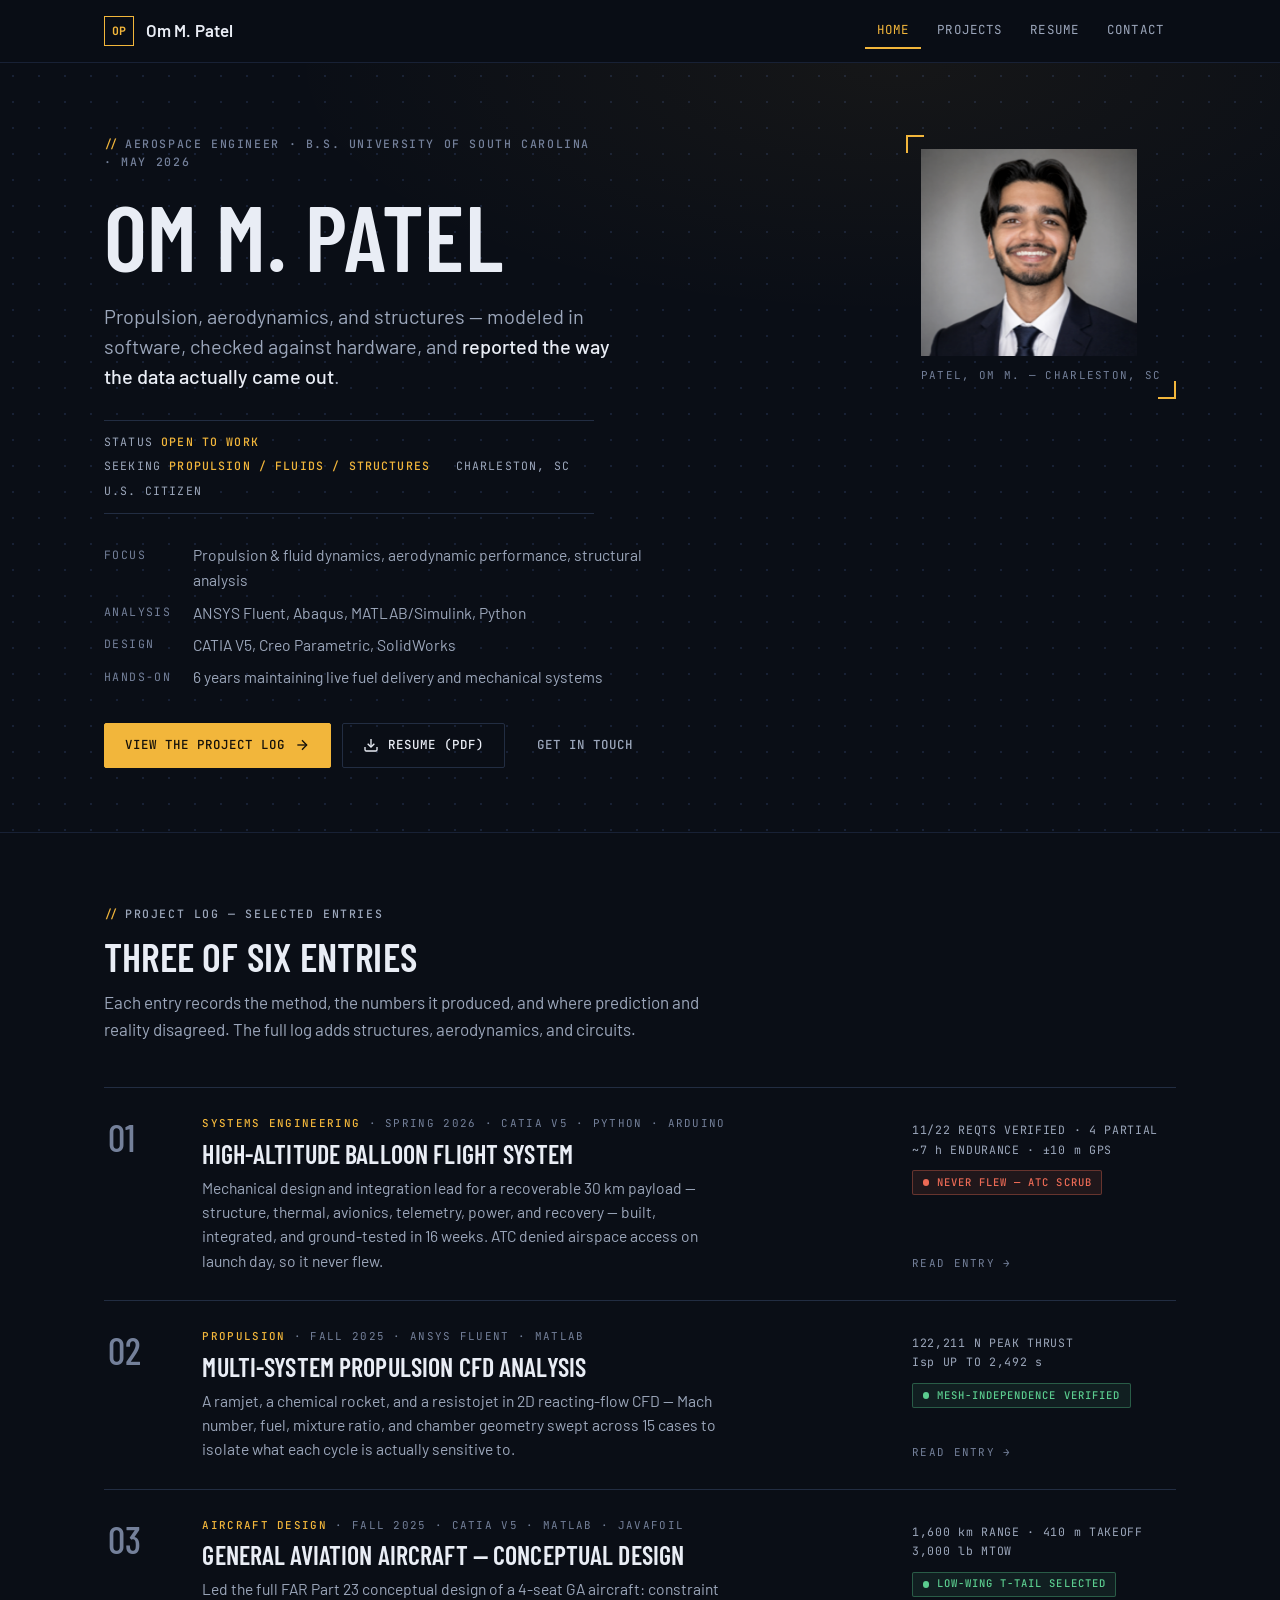
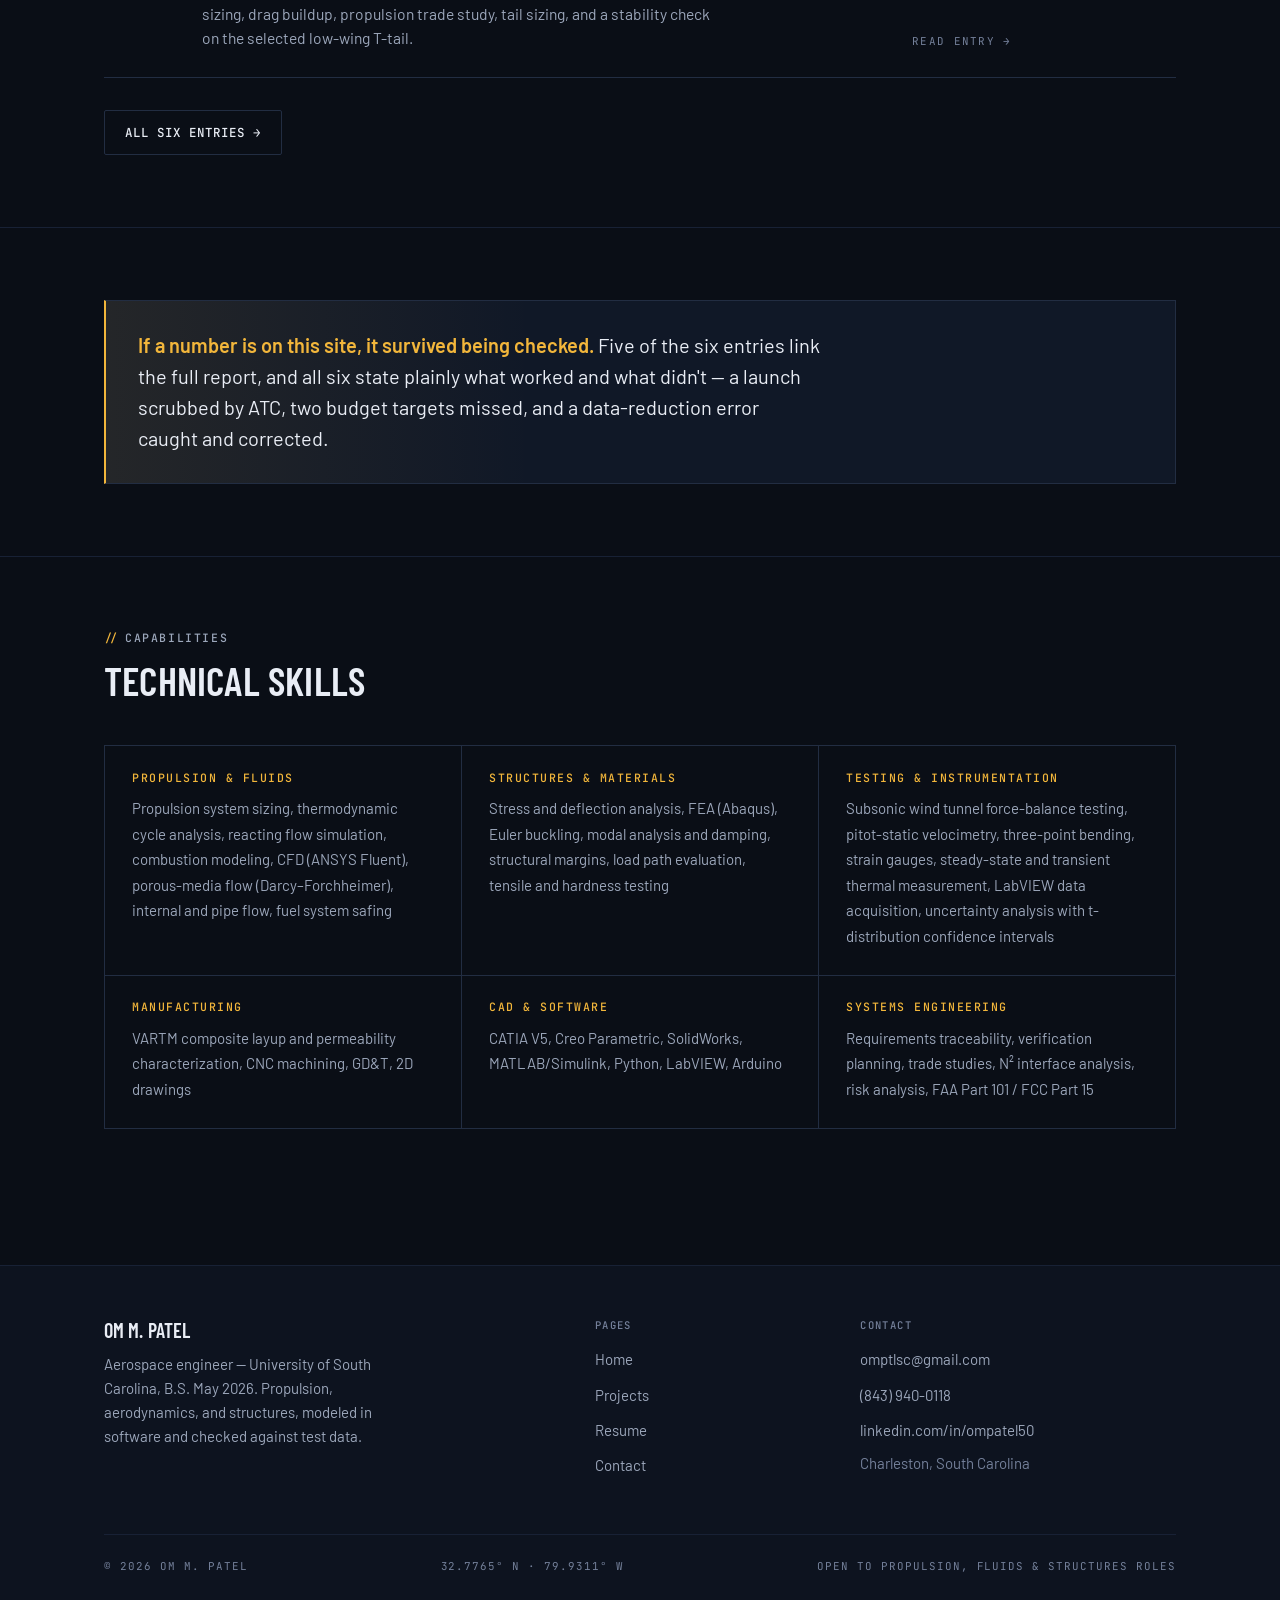
==== commit 720a8188: "Update resume to new PDF and move location to Charleston Replaces assets/Om_Patel_Resume.pdf with th" ====
--- a/index.html
+++ b/index.html
@@ -19,7 +19,7 @@
 <link href="https://fonts.googleapis.com/css2?family=Barlow:wght@400;500;600&amp;family=Barlow+Condensed:wght@500;600&amp;family=JetBrains+Mono:wght@400;500;700&amp;display=swap" rel="stylesheet">
 <link rel="stylesheet" href="css/styles.css">
 <script type="application/ld+json">
-{"@context":"https://schema.org","@type":"Person","name":"Om Manish Patel","jobTitle":"Aerospace Engineer","email":"mailto:omptlsc@gmail.com","telephone":"(843) 940-0118","address":{"@type":"PostalAddress","addressLocality":"Columbia","addressRegion":"SC","addressCountry":"US"},"alumniOf":{"@type":"CollegeOrUniversity","name":"University of South Carolina"},"sameAs":["https://linkedin.com/in/ompatel50"]}
+{"@context":"https://schema.org","@type":"Person","name":"Om Manish Patel","jobTitle":"Aerospace Engineer","email":"mailto:omptlsc@gmail.com","telephone":"(843) 940-0118","address":{"@type":"PostalAddress","addressLocality":"Charleston","addressRegion":"SC","addressCountry":"US"},"alumniOf":{"@type":"CollegeOrUniversity","name":"University of South Carolina"},"sameAs":["https://linkedin.com/in/ompatel50"]}
 </script>
 </head>
 <body>
@@ -48,7 +48,7 @@
       <p class="hero-thesis">Propulsion, aerodynamics, and structures — modeled in software,
       checked against hardware, and <strong>reported the way the data actually came out</strong>.</p>
 
-      <p class="telemetry"><span>Status <b>Open to work</b></span><span>Seeking <b>Propulsion / fluids / structures</b></span><span>Columbia, SC</span><span>U.S. Citizen</span></p>
+      <p class="telemetry"><span>Status <b>Open to work</b></span><span>Seeking <b>Propulsion / fluids / structures</b></span><span>Charleston, SC</span><span>U.S. Citizen</span></p>
 
       <dl class="spec">
         <dt>Focus</dt><dd>Propulsion &amp; fluid dynamics, aerodynamic performance, structural analysis</dd>
@@ -71,7 +71,7 @@
 
     <figure class="hero-portrait">
       <img src="assets/headshot.jpg" alt="Om M. Patel" width="216" height="206">
-      <figcaption>Patel, Om M. — Columbia, SC</figcaption>
+      <figcaption>Patel, Om M. — Charleston, SC</figcaption>
     </figure>
   </div>
 </section>
@@ -209,13 +209,13 @@
           <li><a href="mailto:omptlsc@gmail.com">omptlsc@gmail.com</a></li>
           <li><a href="tel:+18439400118">(843) 940-0118</a></li>
           <li><a href="https://linkedin.com/in/ompatel50" target="_blank" rel="noopener">linkedin.com/in/ompatel50</a></li>
-          <li class="plain">Columbia, South Carolina</li>
+          <li class="plain">Charleston, South Carolina</li>
         </ul>
       </div>
     </div>
     <div class="footer-bottom">
       <span>© 2026 Om M. Patel</span>
-      <span>34.0007° N · 81.0348° W</span>
+      <span>32.7765° N · 79.9311° W</span>
       <span>Open to propulsion, fluids &amp; structures roles</span>
     </div>
   </div>
--- a/css/styles.css
+++ b/css/styles.css
@@ -940,6 +940,16 @@
 }
 
 .skill-block { background: var(--bg); padding: 1.6rem 1.7rem; }
+
+/* Three-block variant (resume page): an odd item in a 2-up grid would leave an
+   empty track showing the grid's own background, so the last block spans. */
+.skills-grid--3 { grid-template-columns: repeat(2, minmax(0, 1fr)); }
+.skills-grid--3 > :last-child { grid-column: 1 / -1; }
+
+@media (max-width: 640px) {
+  .skills-grid--3 { grid-template-columns: minmax(0, 1fr); }
+  .skills-grid--3 > :last-child { grid-column: auto; }
+}
 
 .skill-block h3 {
   font-family: var(--mono);
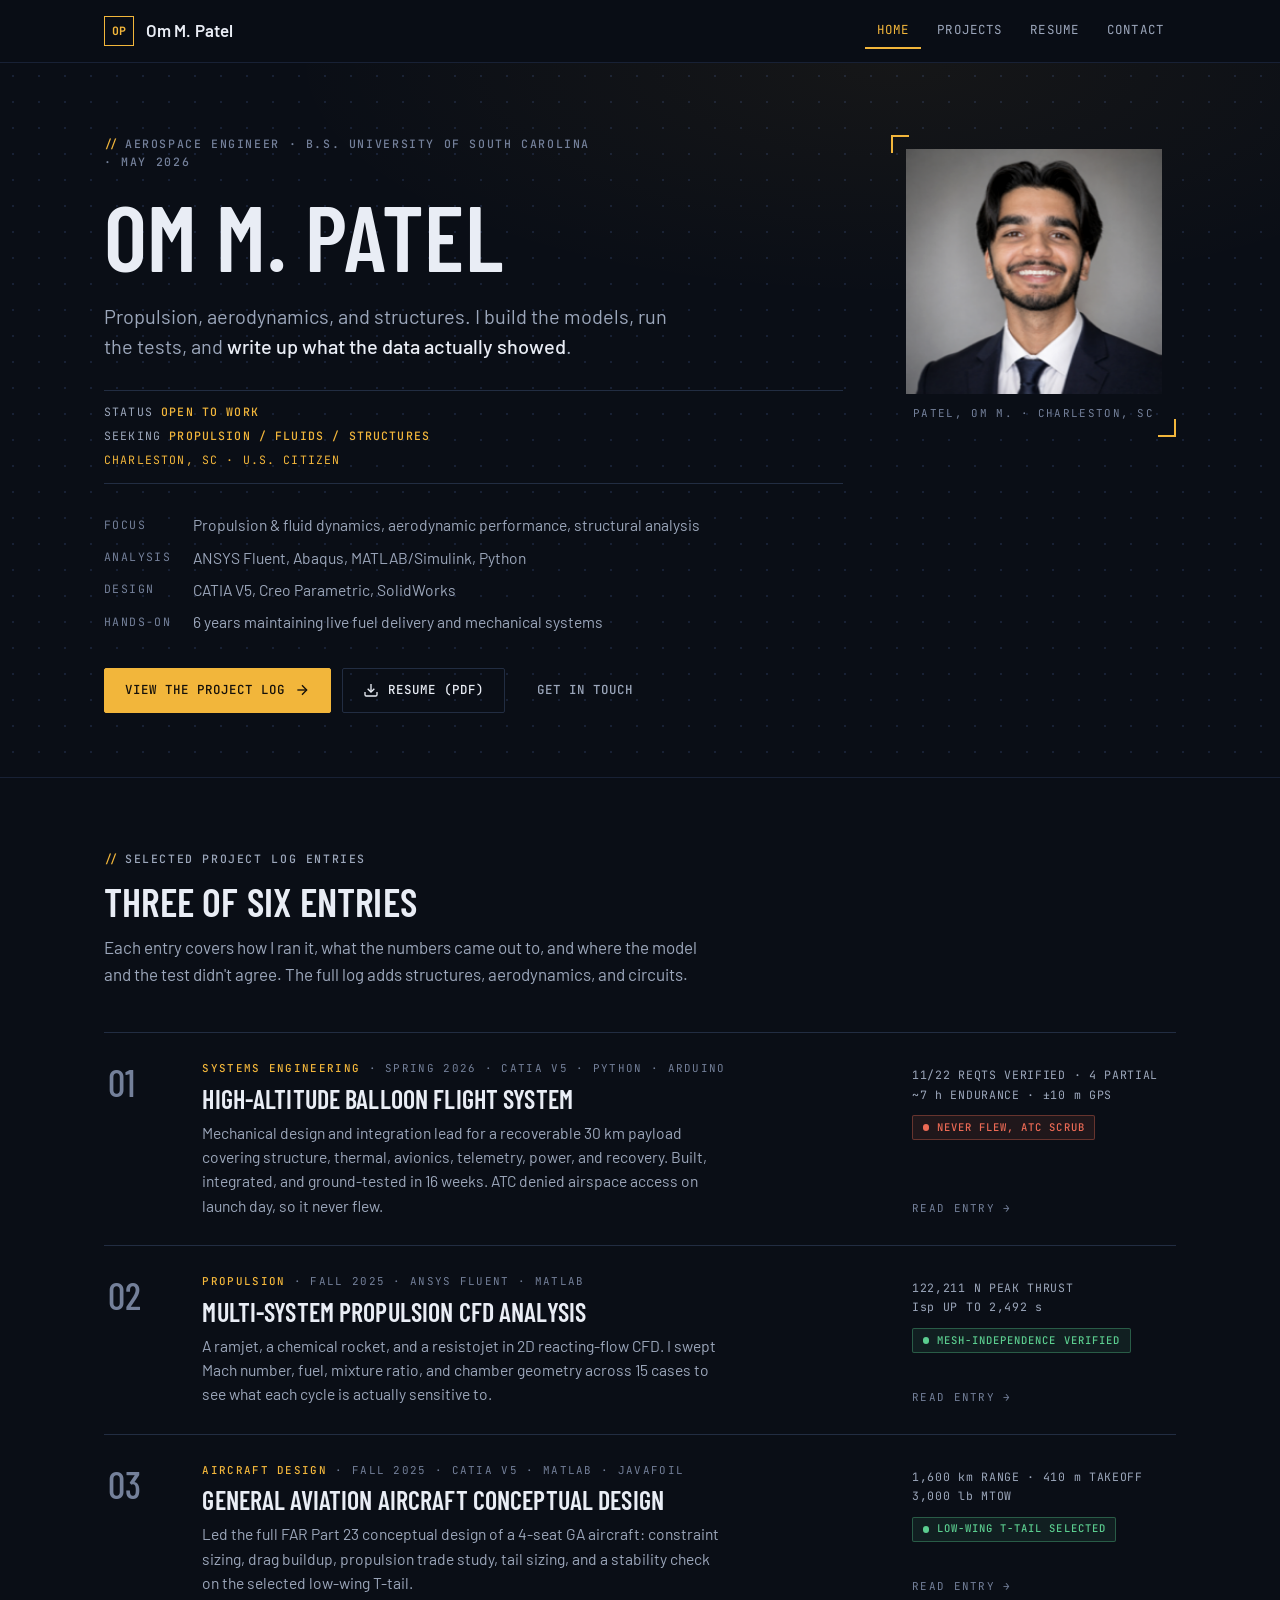
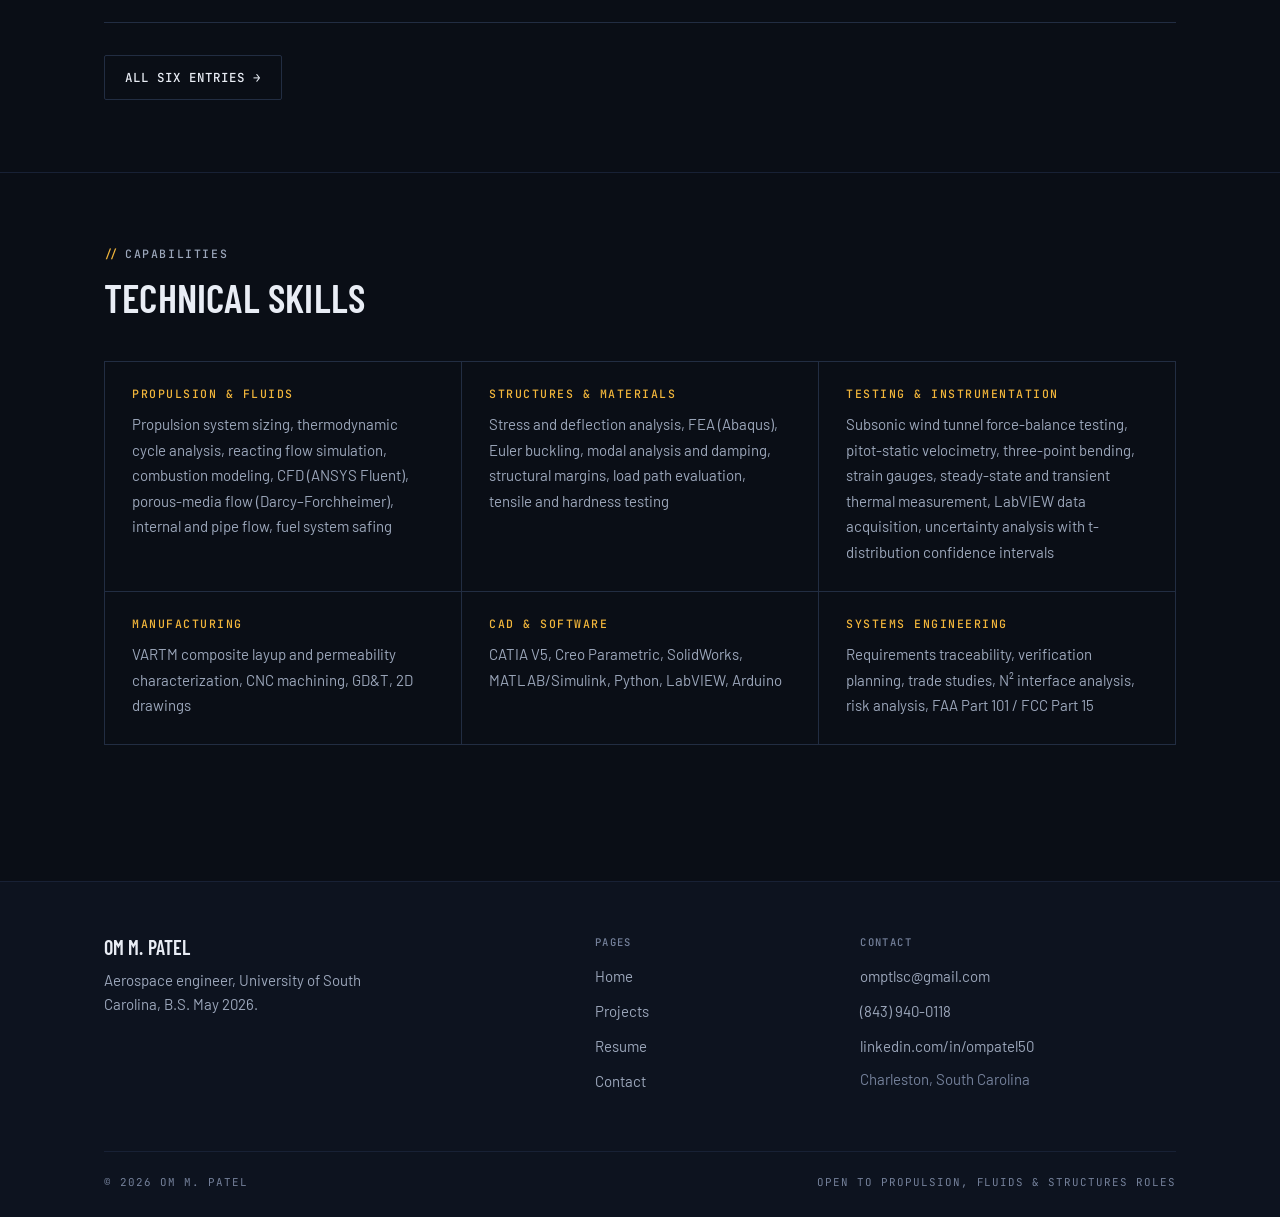
==== commit dec3bbe8: "Tighten hero copy and layout, drop em dashes site-wide Hero: - Headshot enlarged from 216px to 256px" ====
--- a/index.html
+++ b/index.html
@@ -4,12 +4,12 @@
 <meta charset="UTF-8">
 <meta name="viewport" content="width=device-width, initial-scale=1.0">
 <title>Om M. Patel | Aerospace Engineering Portfolio</title>
-<meta name="description" content="Aerospace engineer, University of South Carolina '26. Propulsion CFD, aircraft conceptual design, and structural FEA — with results reported the way the data actually came out.">
+<meta name="description" content="Aerospace engineer, University of South Carolina '26. Propulsion CFD, aircraft conceptual design, and structural FEA, with the results written up as they actually came out.">
 <meta name="author" content="Om M. Patel">
 <meta name="theme-color" content="#0A0E16">
 
 <meta property="og:title" content="Om M. Patel | Aerospace Engineering Portfolio">
-<meta property="og:description" content="Aerospace engineer, University of South Carolina '26. Propulsion CFD, aircraft conceptual design, and structural FEA — with results reported the way the data actually came out.">
+<meta property="og:description" content="Aerospace engineer, University of South Carolina '26. Propulsion CFD, aircraft conceptual design, and structural FEA, with the results written up as they actually came out.">
 <meta property="og:type" content="website">
 
 <link rel="icon" href="data:image/svg+xml,<svg xmlns='http://www.w3.org/2000/svg' viewBox='0 0 32 32'><rect width='32' height='32' fill='%230A0E16'/><rect y='28' width='32' height='4' fill='%23F2B63B'/><text x='16' y='21' font-family='monospace' font-size='14' font-weight='700' fill='%23F2B63B' text-anchor='middle'>OP</text></svg>">
@@ -45,10 +45,14 @@
     <div>
       <p class="mono-label">Aerospace engineer · B.S. University of South Carolina · May 2026</p>
       <h1>Om M. Patel</h1>
-      <p class="hero-thesis">Propulsion, aerodynamics, and structures — modeled in software,
-      checked against hardware, and <strong>reported the way the data actually came out</strong>.</p>
-
-      <p class="telemetry"><span>Status <b>Open to work</b></span><span>Seeking <b>Propulsion / fluids / structures</b></span><span>Charleston, SC</span><span>U.S. Citizen</span></p>
+      <p class="hero-thesis">Propulsion, aerodynamics, and structures. I build the models, run
+      the tests, and <strong>write up what the data actually showed</strong>.</p>
+
+      <div class="telemetry">
+        <span>Status <b>Open to work</b></span>
+        <span>Seeking <b>Propulsion / fluids / structures</b></span>
+        <span class="tel-loc">Charleston, SC · U.S. Citizen</span>
+      </div>
 
       <dl class="spec">
         <dt>Focus</dt><dd>Propulsion &amp; fluid dynamics, aerodynamic performance, structural analysis</dd>
@@ -70,8 +74,8 @@
     </div>
 
     <figure class="hero-portrait">
-      <img src="assets/headshot.jpg" alt="Om M. Patel" width="216" height="206">
-      <figcaption>Patel, Om M. — Charleston, SC</figcaption>
+      <img src="assets/headshot.jpg" alt="Om M. Patel" width="256" height="244">
+      <figcaption>Patel, Om M. · Charleston, SC</figcaption>
     </figure>
   </div>
 </section>
@@ -79,10 +83,10 @@
 <section class="section" aria-labelledby="log-title">
   <div class="container">
     <div class="sec-head">
-      <p class="mono-label">Project log — selected entries</p>
+      <p class="mono-label">Selected project log entries</p>
       <h2 id="log-title">Three of six entries</h2>
-      <p>Each entry records the method, the numbers it produced, and where prediction
-      and reality disagreed. The full log adds structures, aerodynamics, and circuits.</p>
+      <p>Each entry covers how I ran it, what the numbers came out to, and where the model
+      and the test didn't agree. The full log adds structures, aerodynamics, and circuits.</p>
     </div>
 
     <ul class="log-list">
@@ -92,11 +96,11 @@
           <span class="log-main">
             <span class="log-kicker"><b>Systems engineering</b> · Spring 2026 · CATIA V5 · Python · Arduino</span>
             <span class="log-title">High-Altitude Balloon Flight System</span>
-            <span class="log-desc">Mechanical design and integration lead for a recoverable 30 km payload — structure, thermal, avionics, telemetry, power, and recovery — built, integrated, and ground-tested in 16 weeks. ATC denied airspace access on launch day, so it never flew.</span>
+            <span class="log-desc">Mechanical design and integration lead for a recoverable 30 km payload covering structure, thermal, avionics, telemetry, power, and recovery. Built, integrated, and ground-tested in 16 weeks. ATC denied airspace access on launch day, so it never flew.</span>
           </span>
           <span class="log-side">
             <span class="log-data">11/22 REQTS VERIFIED · 4 PARTIAL<br>~7 h ENDURANCE · ±10 m GPS</span>
-            <span class="flag flag-bad">Never flew — ATC scrub</span>
+            <span class="flag flag-bad">Never flew, ATC scrub</span>
             <span class="log-go">Read entry →</span>
           </span>
         </a>
@@ -107,7 +111,7 @@
           <span class="log-main">
             <span class="log-kicker"><b>Propulsion</b> · Fall 2025 · ANSYS Fluent · MATLAB</span>
             <span class="log-title">Multi-System Propulsion CFD Analysis</span>
-            <span class="log-desc">A ramjet, a chemical rocket, and a resistojet in 2D reacting-flow CFD — Mach number, fuel, mixture ratio, and chamber geometry swept across 15 cases to isolate what each cycle is actually sensitive to.</span>
+            <span class="log-desc">A ramjet, a chemical rocket, and a resistojet in 2D reacting-flow CFD. I swept Mach number, fuel, mixture ratio, and chamber geometry across 15 cases to see what each cycle is actually sensitive to.</span>
           </span>
           <span class="log-side">
             <span class="log-data">122,211 N PEAK THRUST<br>Isp UP TO 2,492 s</span>
@@ -121,7 +125,7 @@
           <span class="log-idx" aria-hidden="true">03</span>
           <span class="log-main">
             <span class="log-kicker"><b>Aircraft design</b> · Fall 2025 · CATIA V5 · MATLAB · JavaFoil</span>
-            <span class="log-title">General Aviation Aircraft — Conceptual Design</span>
+            <span class="log-title">General Aviation Aircraft Conceptual Design</span>
             <span class="log-desc">Led the full FAR Part 23 conceptual design of a 4-seat GA aircraft: constraint sizing, drag buildup, propulsion trade study, tail sizing, and a stability check on the selected low-wing T-tail.</span>
           </span>
           <span class="log-side">
@@ -135,17 +139,6 @@
 
     <div class="btn-row" style="margin-top:2rem">
       <a href="projects.html" class="btn">All six entries →</a>
-    </div>
-  </div>
-</section>
-
-<section class="section" aria-label="How the numbers are reported">
-  <div class="container">
-    <div class="credo reveal">
-      <p><b>If a number is on this site, it survived being checked.</b> Five of the six
-      entries link the full report, and all six state plainly what worked and what
-      didn't — a launch scrubbed by ATC, two budget targets missed, and a
-      data-reduction error caught and corrected.</p>
     </div>
   </div>
 </section>
@@ -191,8 +184,7 @@
     <div class="footer-grid">
       <div>
         <h2>Om M. Patel</h2>
-        <p>Aerospace engineer — University of South Carolina, B.S. May 2026. Propulsion,
-        aerodynamics, and structures, modeled in software and checked against test data.</p>
+        <p>Aerospace engineer, University of South Carolina, B.S. May 2026.</p>
       </div>
       <div>
         <h3>Pages</h3>
@@ -215,7 +207,6 @@
     </div>
     <div class="footer-bottom">
       <span>© 2026 Om M. Patel</span>
-      <span>32.7765° N · 79.9311° W</span>
       <span>Open to propulsion, fluids &amp; structures roles</span>
     </div>
   </div>
--- a/css/styles.css
+++ b/css/styles.css
@@ -1,5 +1,5 @@
 /* ==========================================================================
-   Om M. Patel — Aerospace Engineering Portfolio
+   Om M. Patel, Aerospace Engineering Portfolio
    Design direction: flight-test log. Dark instrument-panel ground, a single
    caution-panel amber, condensed uppercase display type, and monospace
    carrying every number, label, and status flag. Projects read as numbered
@@ -86,6 +86,9 @@
   letter-spacing: 0.005em;
   text-transform: uppercase;
   color: var(--ink);
+  /* A long word must never widen the page, e.g. CHARACTERIZATION on a narrow
+     phone, or on any device where the condensed webfont fails to load. */
+  overflow-wrap: break-word;
 }
 
 h1 { font-size: var(--step-5); }
@@ -118,7 +121,7 @@
 
 sub, sup { font-size: 0.72em; line-height: 0; }
 
-/* Monospace labels — the connective tissue of the whole design */
+/* Monospace labels: the connective tissue of the whole design */
 .mono-label {
   font-family: var(--mono);
   font-size: 0.72rem;
@@ -295,18 +298,20 @@
   font-size: var(--step-1);
   line-height: 1.5;
   color: var(--ink-2);
-  max-width: 46ch;
+  max-width: 54ch;
   margin-bottom: 1.8rem;
 }
 
 .hero-thesis strong { color: var(--ink); font-weight: 500; }
 
-/* Telemetry strip */
+/* Telemetry strip: three fixed rows, so the location line never reflows
+   up beside "Seeking" at an awkward width. */
 .telemetry {
   display: flex;
-  flex-wrap: wrap;
-  gap: 0.4rem 1.6rem;
-  padding-block: 0.75rem;
+  flex-direction: column;
+  gap: 0.35rem;
+  max-width: none;
+  padding-block: 0.8rem;
   margin-bottom: 1.8rem;
   border-top: 1px solid var(--line);
   border-bottom: 1px solid var(--line);
@@ -318,6 +323,9 @@
 }
 
 .telemetry span b { font-weight: 500; color: var(--amber); }
+
+/* Location line carries no grey label, so the whole line is the signal colour */
+.tel-loc { color: var(--amber); }
 
 /* Spec list */
 .spec {
@@ -325,7 +333,7 @@
   grid-template-columns: auto 1fr;
   gap: 0.45rem 1.4rem;
   margin-bottom: 2.1rem;
-  max-width: 58ch;
+  max-width: none;
 }
 
 .spec dt {
@@ -359,7 +367,7 @@
 .hero-portrait::after { bottom: 0; right: 0; border-bottom-width: 2px; border-right-width: 2px; }
 
 .hero-portrait img {
-  width: 216px;
+  width: 256px;
   height: auto;
   filter: grayscale(18%) contrast(1.04);
 }
@@ -588,7 +596,7 @@
 
 .stat-value small { font-size: 0.9rem; font-weight: 500; color: var(--ink-2); }
 
-/* No text-transform: labels may carry τ, µs, Isp — case is meaning */
+/* No text-transform: labels may carry τ, µs, Isp, where case is meaning */
 .stat-label {
   display: block;
   font-family: var(--mono);
@@ -635,6 +643,8 @@
 
 .tblock::before { top: -1px; left: -1px; border-top-width: 2px; border-left-width: 2px; }
 .tblock::after { bottom: -1px; right: -1px; border-bottom-width: 2px; border-right-width: 2px; }
+
+.tblock-main { min-width: 0; }
 
 .tblock .mono-label { display: block; margin-bottom: 0.9rem; }
 .tblock .mono-label b { color: var(--amber); font-weight: 500; }
@@ -933,7 +943,9 @@
 
 .skills-grid {
   display: grid;
-  grid-template-columns: repeat(auto-fit, minmax(19rem, 1fr));
+  /* min() lets the track shrink below 19rem on very narrow phones instead of
+     forcing a horizontal scrollbar. */
+  grid-template-columns: repeat(auto-fit, minmax(min(19rem, 100%), 1fr));
   gap: 1px;
   background: var(--line);
   border: 1px solid var(--line);
@@ -967,24 +979,6 @@
   line-height: 1.7;
   max-width: none;
 }
-
-/* ========================= Manifesto strip ========================= */
-
-.credo {
-  border: 1px solid var(--line);
-  border-left: 2px solid var(--amber);
-  background: linear-gradient(to right, var(--amber-wash), transparent 40%), var(--panel);
-  padding: 1.8rem 2rem;
-}
-
-.credo p {
-  font-size: var(--step-1);
-  line-height: 1.55;
-  color: var(--ink);
-  max-width: 62ch;
-}
-
-.credo p b { color: var(--amber); font-weight: 600; }
 
 /* ========================= Resume ========================= */
 
@@ -1279,7 +1273,7 @@
   .section { padding-block: 3.2rem; }
 
   .hero { padding-block: 3rem 2.8rem; }
-  .hero-portrait img { width: 168px; }
+  .hero-portrait img { width: 200px; }
 
   .log-row { grid-template-columns: minmax(0, 1fr); gap: 0.8rem; padding-inline: 0.6rem; }
   .log-idx { font-size: 1.5rem; padding-top: 0; }
@@ -1327,7 +1321,7 @@
 
   .js-reveal .reveal { opacity: 1 !important; transform: none !important; }
 
-  .tblock, .callout, .stats, .credo, .reqboard { border-color: #BBBBBB; background: #FFFFFF; }
+  .tblock, .callout, .stats, .reqboard { border-color: #BBBBBB; background: #FFFFFF; }
 
   h1, h2, h3 { break-after: avoid; }
   .resume-item, .callout, table { break-inside: avoid; }
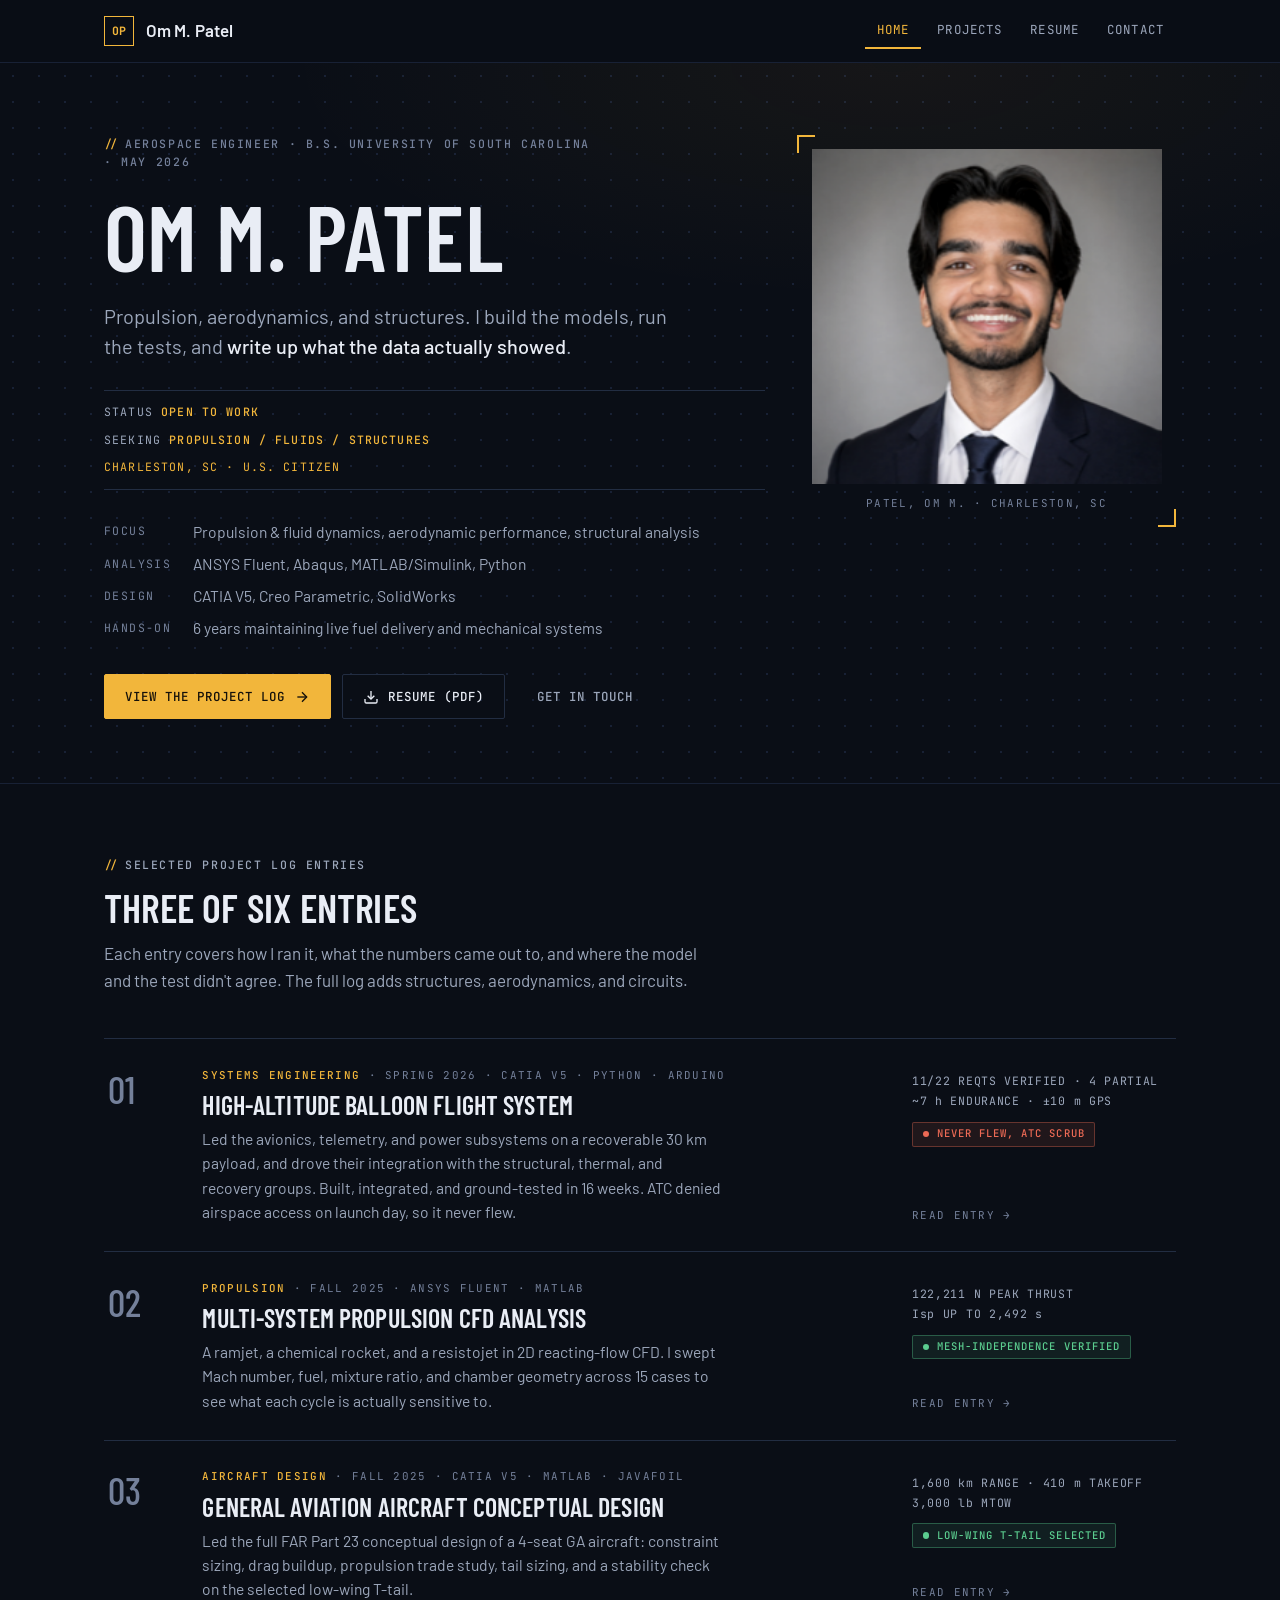
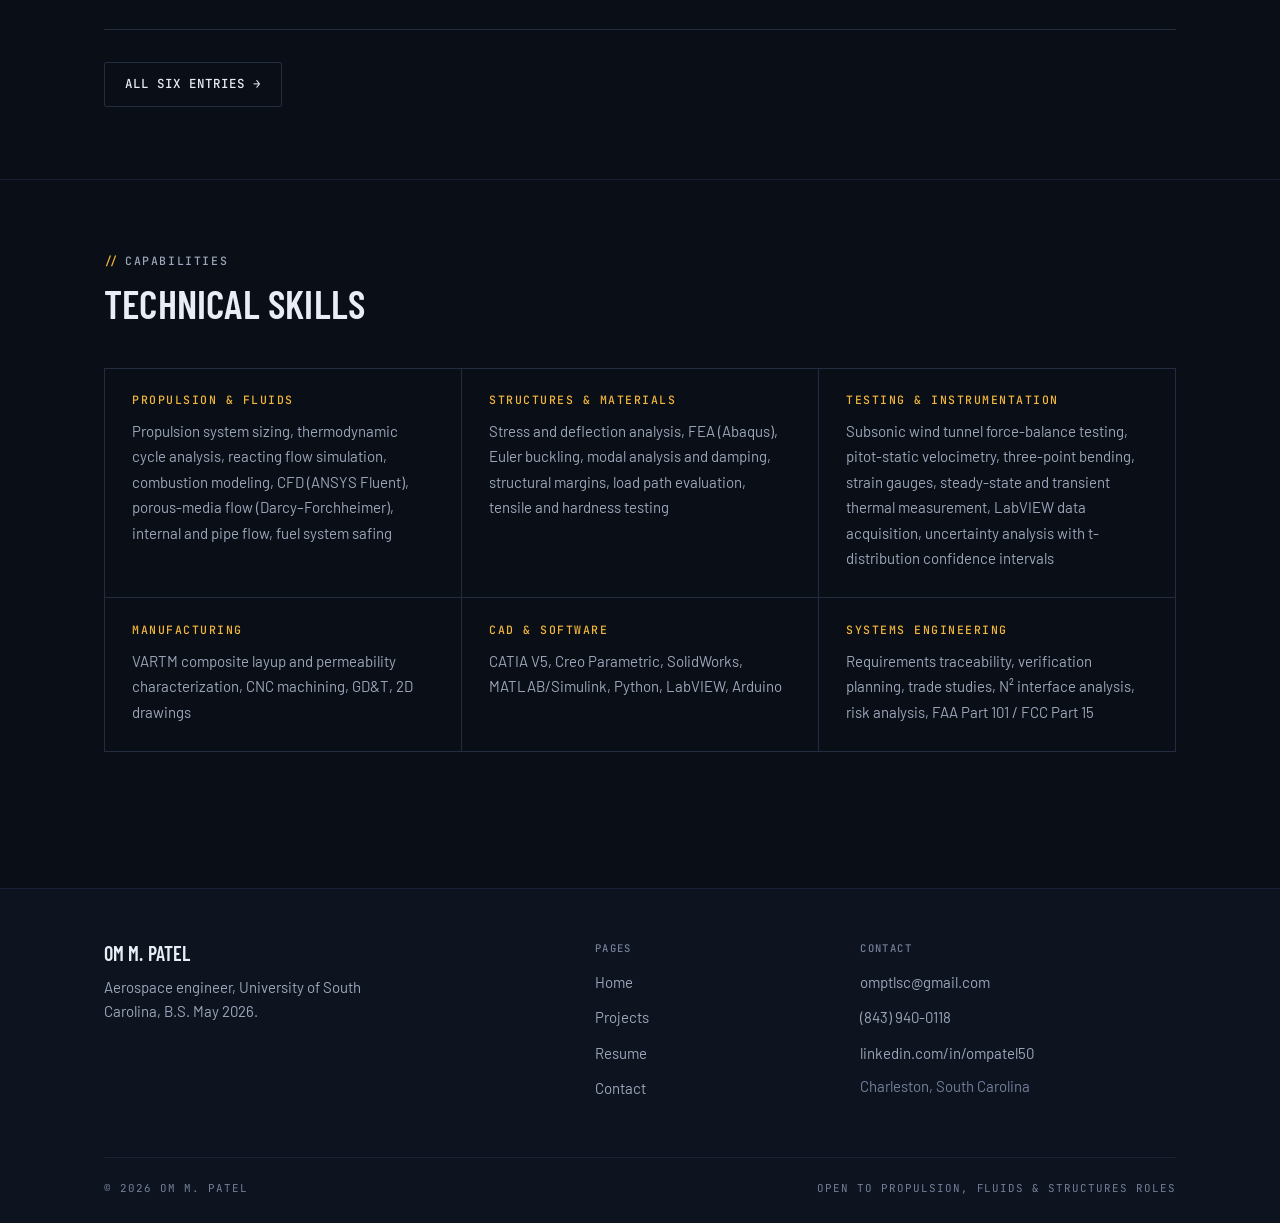
==== commit 00e723e1: "Match HABSAT role to the resume and enlarge the headshot HABSAT role now reads the same everywhere. " ====
--- a/index.html
+++ b/index.html
@@ -74,7 +74,7 @@
     </div>
 
     <figure class="hero-portrait">
-      <img src="assets/headshot.jpg" alt="Om M. Patel" width="256" height="244">
+      <img src="assets/headshot.jpg" alt="Om M. Patel" width="350" height="334">
       <figcaption>Patel, Om M. · Charleston, SC</figcaption>
     </figure>
   </div>
@@ -96,7 +96,7 @@
           <span class="log-main">
             <span class="log-kicker"><b>Systems engineering</b> · Spring 2026 · CATIA V5 · Python · Arduino</span>
             <span class="log-title">High-Altitude Balloon Flight System</span>
-            <span class="log-desc">Mechanical design and integration lead for a recoverable 30 km payload covering structure, thermal, avionics, telemetry, power, and recovery. Built, integrated, and ground-tested in 16 weeks. ATC denied airspace access on launch day, so it never flew.</span>
+            <span class="log-desc">Led the avionics, telemetry, and power subsystems on a recoverable 30 km payload, and drove their integration with the structural, thermal, and recovery groups. Built, integrated, and ground-tested in 16 weeks. ATC denied airspace access on launch day, so it never flew.</span>
           </span>
           <span class="log-side">
             <span class="log-data">11/22 REQTS VERIFIED · 4 PARTIAL<br>~7 h ENDURANCE · ±10 m GPS</span>
--- a/css/styles.css
+++ b/css/styles.css
@@ -279,7 +279,7 @@
 .hero-inner {
   display: grid;
   grid-template-columns: minmax(0, 1fr) auto;
-  gap: 3rem;
+  gap: 2rem;
   align-items: start;
 }
 
@@ -309,7 +309,7 @@
 .telemetry {
   display: flex;
   flex-direction: column;
-  gap: 0.35rem;
+  gap: 0.55rem;
   max-width: none;
   padding-block: 0.8rem;
   margin-bottom: 1.8rem;
@@ -367,7 +367,7 @@
 .hero-portrait::after { bottom: 0; right: 0; border-bottom-width: 2px; border-right-width: 2px; }
 
 .hero-portrait img {
-  width: 256px;
+  width: 350px;
   height: auto;
   filter: grayscale(18%) contrast(1.04);
 }
@@ -1273,7 +1273,7 @@
   .section { padding-block: 3.2rem; }
 
   .hero { padding-block: 3rem 2.8rem; }
-  .hero-portrait img { width: 200px; }
+  .hero-portrait img { width: 260px; }
 
   .log-row { grid-template-columns: minmax(0, 1fr); gap: 0.8rem; padding-inline: 0.6rem; }
   .log-idx { font-size: 1.5rem; padding-top: 0; }
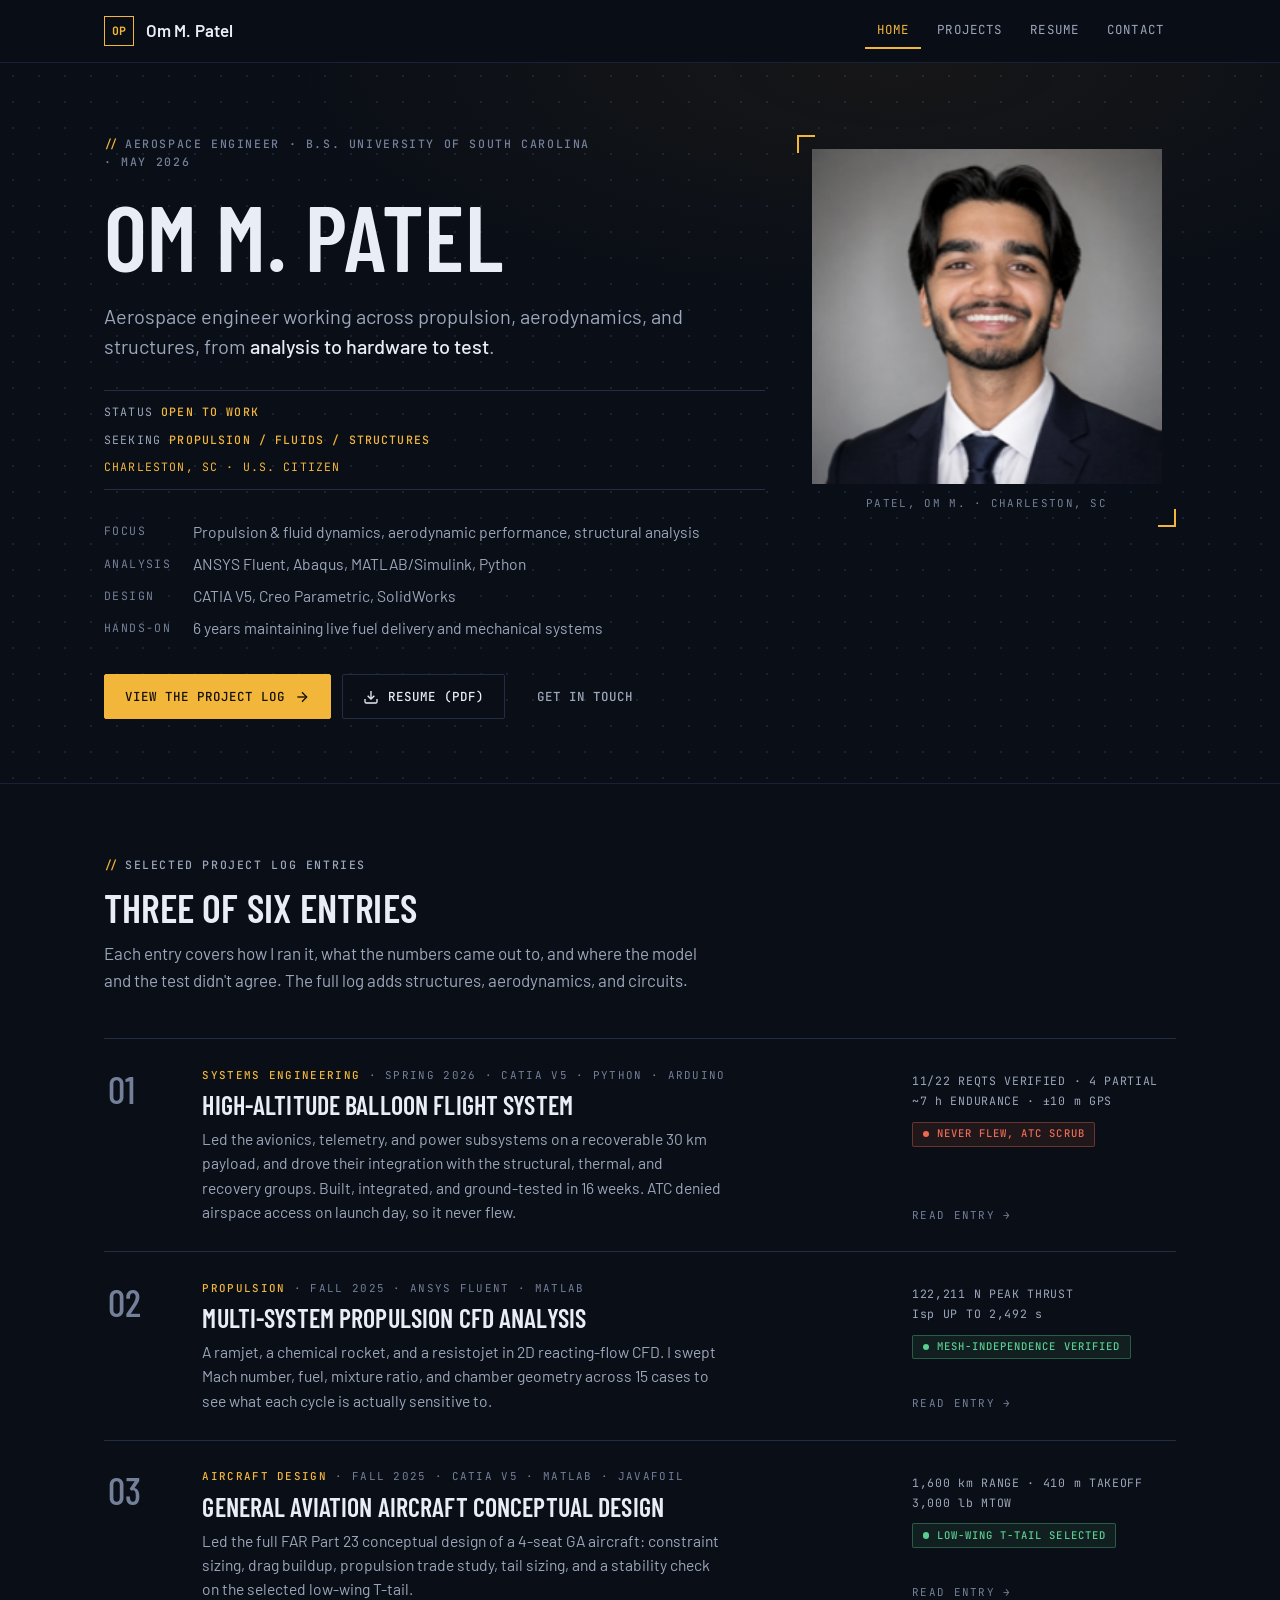
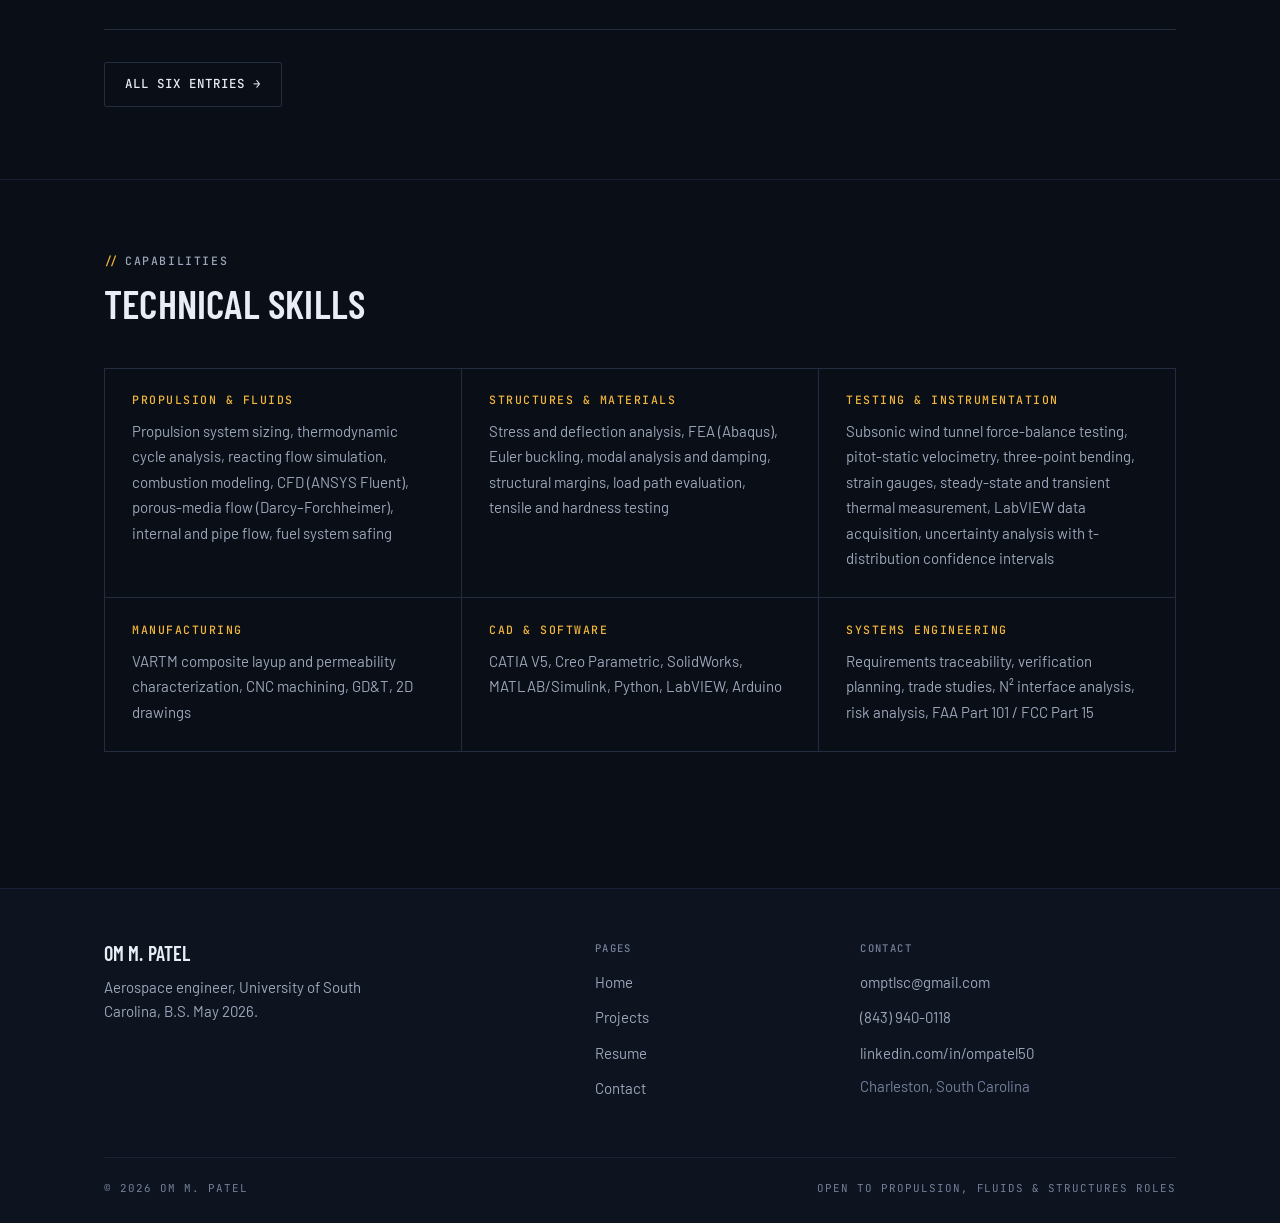
==== commit af3fa761: "Update index.html" ====
--- a/index.html
+++ b/index.html
@@ -45,8 +45,7 @@
     <div>
       <p class="mono-label">Aerospace engineer · B.S. University of South Carolina · May 2026</p>
       <h1>Om M. Patel</h1>
-      <p class="hero-thesis">Propulsion, aerodynamics, and structures. I build the models, run
-      the tests, and <strong>write up what the data actually showed</strong>.</p>
+      <p class="hero-thesis">Aerospace engineer working across propulsion, aerodynamics, and structures, from <strong>analysis to hardware to test</strong>.</p>
 
       <div class="telemetry">
         <span>Status <b>Open to work</b></span>
